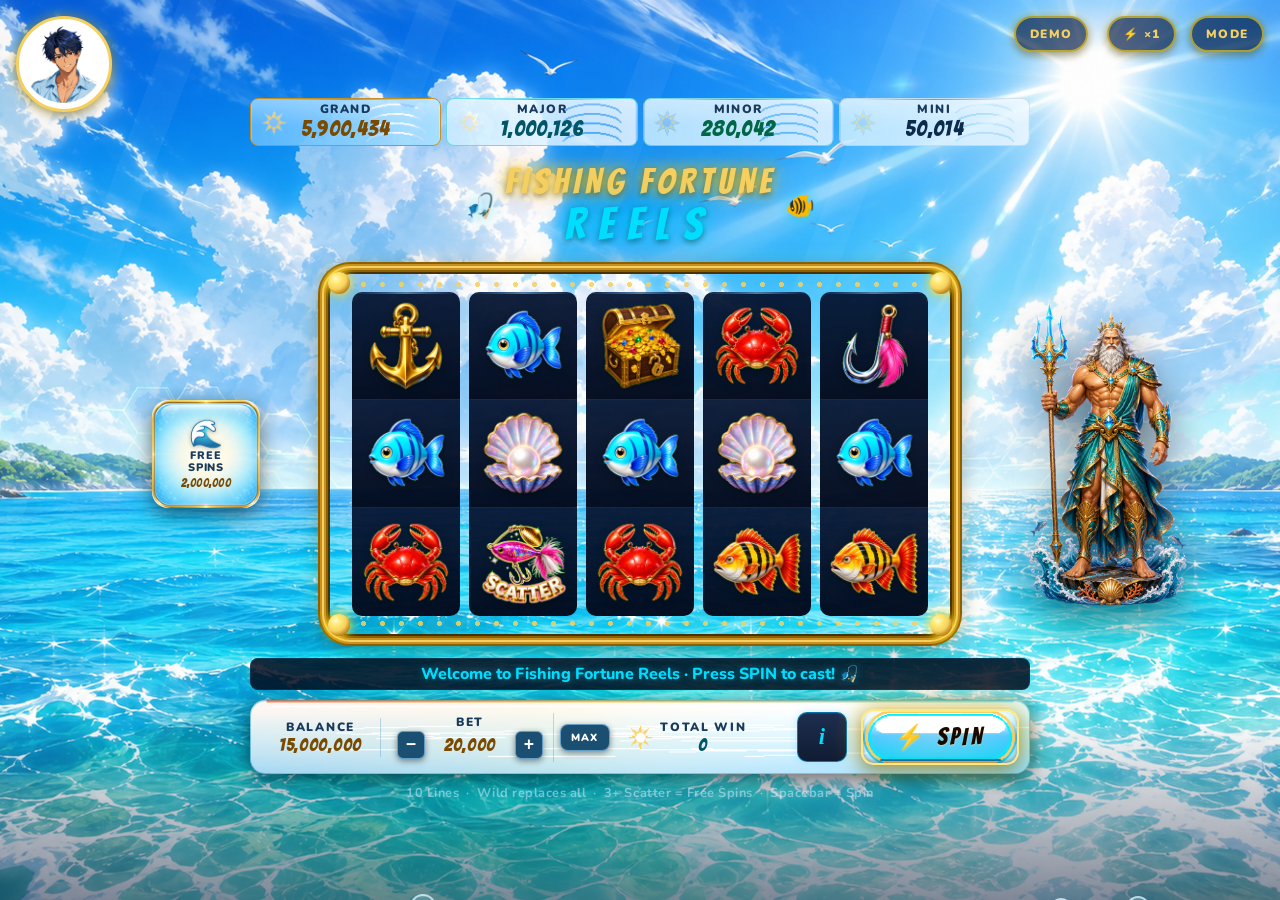
==== index.html @ 732a45bb "Add Buy Free Spins feature, Free Spins button art, banner/button polish, auto-play through Free Spin" ====
<!DOCTYPE html>
<html lang="en">
<head>
  <meta charset="UTF-8"/>
  <meta name="viewport" content="width=device-width, initial-scale=1.0"/>
  <title>Fishing Fortune Reels</title>
  <link rel="stylesheet" href="style.css"/>
</head>
<body>

<!-- SVG filter: vertical motion blur used on spinning reels -->
<svg style="display:none;position:absolute" xmlns="http://www.w3.org/2000/svg">
  <defs>
    <filter id="vertBlur" x="0%" y="-30%" width="100%" height="160%">
      <feGaussianBlur stdDeviation="0 6"/>
    </filter>
  </defs>
</svg>

<!-- ░░░ OCEAN BACKGROUND ░░░ -->
<div id="ocean-bg"></div>

<!-- ░░░ AMBIENT BUBBLES ░░░ -->
<div id="bubble-layer" aria-hidden="true">
  <span style="width:18px;height:18px;left:7%;bottom:-20px;animation-duration:14s;animation-delay:0s"></span>
  <span style="width:10px;height:10px;left:18%;bottom:-20px;animation-duration:11s;animation-delay:2s"></span>
  <span style="width:26px;height:26px;left:32%;bottom:-20px;animation-duration:18s;animation-delay:5s"></span>
  <span style="width:14px;height:14px;left:48%;bottom:-20px;animation-duration:13s;animation-delay:1s"></span>
  <span style="width:20px;height:20px;left:62%;bottom:-20px;animation-duration:16s;animation-delay:7s"></span>
  <span style="width:10px;height:10px;left:75%;bottom:-20px;animation-duration:10s;animation-delay:3s"></span>
  <span style="width:24px;height:24px;left:88%;bottom:-20px;animation-duration:20s;animation-delay:9s"></span>
  <span style="width:16px;height:16px;left:25%;bottom:-20px;animation-duration:15s;animation-delay:4s"></span>
  <span style="width:12px;height:12px;left:55%;bottom:-20px;animation-duration:12s;animation-delay:6s"></span>
  <span style="width:22px;height:22px;left:82%;bottom:-20px;animation-duration:17s;animation-delay:11s"></span>
  <span style="width:14px;height:14px;left:41%;bottom:-20px;animation-duration:19s;animation-delay:8s"></span>
  <span style="width:18px;height:18px;left:68%;bottom:-20px;animation-duration:13s;animation-delay:13s"></span>
</div>

<!-- ░░░ DEMO/REAL MODE TOGGLE (fixed top-right, left of SPEED) ░░░ -->
<button id="demo-toggle-btn" title="Toggle demo mode (guaranteed early wins) vs real RNG" aria-label="Toggle demo or real spin mode">DEMO</button>

<!-- ░░░ SPEED TOGGLE (fixed top-right, left of MODE) ░░░ -->
<button id="speed-toggle-btn" title="Change spin speed" aria-label="Change spin speed">⚡ ×1</button>

<!-- ░░░ FRAME TOGGLE (fixed top-right, desktop only) ░░░ -->
<button id="frame-toggle-btn" title="Toggle frame style" aria-label="Toggle frame style">MODE</button>

<!-- ░░░ MOBILE MENU BUTTON (fixed top-right, mobile only) ░░░ -->
<button id="mobile-menu-btn" aria-label="Open game menu">☰</button>

<!-- ░░░ PROFILE PIC WIDGET (fixed top-left, floats over game) ░░░ -->
<div id="profile-widget">
  <button id="profile-btn" aria-label="Choose profile picture">
    <img id="profile-img" src="assets/profile_1.png" alt="Profile" draggable="false">
  </button>
  <div id="profile-picker" aria-label="Choose avatar" role="dialog">
    <div id="picker-title">Choose Avatar</div>
    <div id="picker-grid">
      <button class="picker-opt" data-src="assets/profile_1.png" aria-label="Avatar 1"><img src="assets/profile_1.png" draggable="false"></button>
      <button class="picker-opt" data-src="assets/profile_2.png" aria-label="Avatar 2"><img src="assets/profile_2.png" draggable="false"></button>
      <button class="picker-opt" data-src="assets/profile_3.png" aria-label="Avatar 3"><img src="assets/profile_3.png" draggable="false"></button>
      <button class="picker-opt" data-src="assets/profile_4.png" aria-label="Avatar 4"><img src="assets/profile_4.png" draggable="false"></button>
      <button class="picker-opt" data-src="assets/profile_5.png" aria-label="Avatar 4"><img src="assets/profile_5.png" draggable="false"></button>
      <button class="picker-opt" data-src="assets/profile_6.png" aria-label="Avatar 5"><img src="assets/profile_6.png" draggable="false"></button>
    </div>
  </div>
</div>

<!-- ░░░ POSEIDON MASCOT (floats beside the reel board on wide screens) ░░░ -->
<div id="poseidon-wrap" aria-hidden="true">
  <img id="poseidon-mascot" src="assets/poseidon_mascot.png" alt="">
</div>

<!-- ░░░ BUY FREE SPINS — desktop floating button (left of the reel board) ░░░ -->
<button id="buy-fs-btn-desktop" title="Buy Free Spins" aria-label="Buy Free Spins">
  <span class="buy-fs-icon">🌊</span>
  <span class="buy-fs-label">FREE<br>SPINS</span>
  <span class="buy-fs-cost">0</span>
</button>

<!-- ░░░ MAIN APP ░░░ -->
<div id="app">

  <!-- ── JACKPOT TICKERS ── -->
  <div id="jackpot-bar">

    <div class="jp-panel grand">
      <span class="jp-label">GRAND</span>
      <span class="jp-value" id="jp-grand">5,900,000</span>
    </div>
    <div class="jp-panel major">
      <span class="jp-label">MAJOR</span>
      <span class="jp-value" id="jp-major">1,000,000</span>
    </div>
    <div class="jp-panel minor">
      <span class="jp-label">MINOR</span>
      <span class="jp-value" id="jp-minor">280,000</span>
    </div>
    <div class="jp-panel mini">
      <span class="jp-label">MINI</span>
      <span class="jp-value" id="jp-mini">50,000</span>
    </div>
  </div>

  <!-- ── GAME TITLE ── -->
  <div id="game-title">
    <span class="title-fish">🎣</span>
    <div id="title-words">
      <span class="title-line1">FISHING FORTUNE</span>
      <span class="title-line2">REELS</span>
    </div>
    <span class="title-fish">🐠</span>
  </div>

  <!-- ── GAME BOARD (reel frame, particle parent) ── -->
  <main id="game-board">
    <!-- Four corner gems -->
    <div id="board-corners">
      <span class="corner tl"></span>
      <span class="corner tr"></span>
      <span class="corner bl"></span>
      <span class="corner br"></span>
    </div>

    <!-- 5 × 3 reel grid — built by game.js -->
    <div id="reel-grid"></div>

  </main>

  <!-- ── STATUS BAR ── -->
  <div id="status-bar">
    <p id="status-text">Welcome to Fishing Fortune Reels · Press SPIN to cast! 🎣</p>
  </div>

  <!-- ── FREE SPINS INDICATOR (shown when active) ── -->
  <!-- free_spins_banner.png is used as background-image via CSS -->
  <div id="free-spins-row" style="display:none">
    <span class="fs-label">🌊 FREE SPINS</span>
    <span id="free-spins-value" class="fs-count">0</span>
    <span class="fs-label">remaining</span>
  </div>

  <!-- Legacy hidden element — game.js syncs this via updateBetDisplay() -->
  <span id="bet-value" style="display:none">20000</span>

  <!-- ── BOTTOM CONTROL BAR ── -->
  <div id="bottom-bar">

    <!-- Balance -->
    <div class="bar-cell" id="balance-cell">
      <div class="bc-label">BALANCE</div>
      <div class="bc-value gold" id="balance-value">15,000,000</div>
    </div>

    <!-- Bet controls -->
    <div class="bar-cell" id="bet-cell">
      <div class="bc-label">BET</div>
      <div class="bet-row">
        <button id="bet-minus" class="bet-arrow" aria-label="Decrease bet">−</button>
        <span id="bet-value-ctrl" class="bc-value gold">20,000</span>
        <button id="bet-plus" class="bet-arrow" aria-label="Increase bet">+</button>
      </div>
    </div>

    <!-- Max bet -->
    <button id="max-bet-btn" class="max-btn" aria-label="Max bet">MAX</button>

    <!-- Win display (accumulated session total) -->
    <div class="bar-cell center-cell" id="win-cell">
      <div class="bc-label">TOTAL WIN</div>
      <div class="bc-value teal" id="win-value">0</div>
    </div>

    <!-- Paytable -->
    <button id="paytable-btn" class="icon-btn" aria-label="Paytable"><i>i</i></button>

    <!-- Row break (mobile only — forces bet/spin onto second row) -->
    <span class="bb-break" aria-hidden="true"></span>

    <!-- SPIN -->
    <button id="spin-btn">⚡ SPIN</button>

  </div>

  <!-- ── PAYLINE HINT ── -->
  <div id="payline-hint">10 Lines &nbsp;·&nbsp; Wild replaces all &nbsp;·&nbsp; 3+ Scatter = Free Spins &nbsp;·&nbsp; Spacebar = Spin</div>

</div><!-- /#app -->

<!-- ░░░ WIN CELEBRATION OVERLAY ░░░ -->
<div id="win-overlay" role="dialog" aria-modal="true" aria-label="Win Celebration">
  <!-- Particle layer -->
  <div id="win-particles"></div>
  <!-- Central panel -->
  <div id="win-overlay-panel">
    <div id="win-tier-label">BIG WIN</div>
    <div id="win-overlay-amount">0</div>
    <button id="win-overlay-close">COLLECT</button>
  </div>
</div>

<!-- ░░░ MOBILE DRAWER BACKDROP ░░░ -->
<div id="mobile-drawer-backdrop"></div>

<!-- ░░░ MOBILE DRAWER (slides up from bottom on small screens) ░░░ -->
<div id="mobile-drawer" role="dialog" aria-label="Game info">
  <button id="mobile-drawer-close" aria-label="Close menu">✕</button>
  <div id="mobile-drawer-title">JACKPOTS &amp; INFO</div>

  <!-- Mini jackpot grid -->
  <div id="mobile-jp-grid">
    <div class="mjp-row mjp-grand">
      <span class="mjp-label">GRAND</span>
      <span class="mjp-val" id="mjp-grand">5,900,000</span>
    </div>
    <div class="mjp-row mjp-major">
      <span class="mjp-label">MAJOR</span>
      <span class="mjp-val" id="mjp-major">1,000,000</span>
    </div>
    <div class="mjp-row mjp-minor">
      <span class="mjp-label">MINOR</span>
      <span class="mjp-val" id="mjp-minor">280,000</span>
    </div>
    <div class="mjp-row mjp-mini">
      <span class="mjp-label">MINI</span>
      <span class="mjp-val" id="mjp-mini">50,000</span>
    </div>
  </div>

  <!-- Frame mode toggle (mirrors the desktop MODE button) -->
  <button id="mobile-frame-toggle">⬡ MODE: GOLD FRAME</button>

  <!-- Speed toggle (mirrors the desktop ⚡ button) -->
  <button id="mobile-speed-toggle">⚡ SPEED: ×1</button>

  <!-- Demo/Real toggle (mirrors the desktop DEMO/REAL button) -->
  <button id="mobile-demo-toggle">🎲 SPINS: DEMO</button>

  <!-- Buy Free Spins (mirrors the desktop floating button) -->
  <button id="buy-fs-btn-mobile">🌊 BUY 10 FREE SPINS — <span class="buy-fs-cost">0</span></button>

  <!-- Payline hint -->
  <p id="mobile-payline-hint">10 Lines &nbsp;·&nbsp; Wild replaces all &nbsp;·&nbsp; 3+ Scatter = Free Spins &nbsp;·&nbsp; Spacebar = Spin</p>
</div>

<!-- ░░░ BUY FREE SPINS — confirmation popup ░░░ -->
<div id="buy-fs-modal" role="dialog" aria-modal="true" aria-label="Buy Free Spins">
  <div id="buy-fs-panel">
    <div id="buy-fs-title">🌊 BUY FREE SPINS</div>
    <p id="buy-fs-desc">Instantly trigger <b>10 Free Spins</b> with a 2× win multiplier — no need to land Scatters.</p>
    <div id="buy-fs-price-row">
      <span id="buy-fs-price-label">COST</span>
      <span id="buy-fs-price-value"><span id="buy-fs-cost">0</span> coins</span>
    </div>
    <div id="buy-fs-actions">
      <button id="buy-fs-cancel">CANCEL</button>
      <button id="buy-fs-confirm">CONFIRM</button>
    </div>
  </div>
</div>

<!-- ░░░ PAYTABLE MODAL ░░░ -->
<div id="paytable-modal" role="dialog" aria-modal="true" aria-label="Paytable">
  <div id="paytable-content">
    <div id="paytable-header">
      <h2>PAYTABLE</h2>
      <button id="paytable-close" aria-label="Close">✕</button>
    </div>
    <p class="pt-note">Payouts are multipliers of total bet &nbsp;·&nbsp; Wild substitutes all regular symbols &nbsp;·&nbsp; Scatter pays anywhere</p>
    <div id="paytable-scroll">
      <table id="paytable-table">
        <thead>
          <tr><th>Symbol</th><th>Name</th><th>Payouts</th></tr>
        </thead>
        <tbody id="paytable-body"></tbody>
      </table>
      <div id="payline-diagrams">
        <h3>PAYLINES</h3>
        <div id="pl-grid">
          <p>1 · Middle row &nbsp; 2 · Top row &nbsp; 3 · Bottom row</p>
          <p>4 · V shape &nbsp; 5 · Inverted V</p>
          <p>6 · Top-Top-Mid-Top-Top &nbsp; 7 · Bot-Bot-Mid-Bot-Bot</p>
          <p>8 · Top-Top-Mid-Bot-Bot &nbsp; 9 · Bot-Bot-Mid-Top-Top</p>
          <p>10 · Mid-Top-Mid-Bot-Mid</p>
        </div>
      </div>
    </div>
  </div>
</div>

<script src="game.js"></script>
<script>
  // ── Jackpot ticker — slowly growing values (syncs desktop bar + mobile drawer) ──
  (function () {
    const tickers = [
      { id: 'jp-grand', mobileId: 'mjp-grand', val: 5900000,  rate: 31  },
      { id: 'jp-major', mobileId: 'mjp-major', val: 1000000,  rate: 9   },
      { id: 'jp-minor', mobileId: 'mjp-minor', val: 280000,   rate: 3   },
      { id: 'jp-mini',  mobileId: 'mjp-mini',  val: 50000,    rate: 1   },
    ];
    tickers.forEach(t => {
      const el       = document.getElementById(t.id);
      const mobileEl = document.getElementById(t.mobileId);
      setInterval(() => {
        t.val += t.rate;
        const str = t.val.toLocaleString();
        if (el)       el.textContent       = str;
        if (mobileEl) mobileEl.textContent = str;
      }, 120);
    });
  })();
</script>

<script>
  // ── Profile pic picker ──
  (function () {
    const btn     = document.getElementById('profile-btn');
    const img     = document.getElementById('profile-img');
    const picker  = document.getElementById('profile-picker');
    const opts    = document.querySelectorAll('.picker-opt');

    btn.addEventListener('click', e => {
      e.stopPropagation();
      picker.classList.toggle('open');
    });
    opts.forEach(opt => {
      opt.addEventListener('click', () => {
        img.src = opt.dataset.src;
        // Highlight selected
        opts.forEach(o => o.classList.remove('selected'));
        opt.classList.add('selected');
        picker.classList.remove('open');
      });
    });
    // Close when clicking outside
    document.addEventListener('click', e => {
      if (!document.getElementById('profile-widget').contains(e.target)) {
        picker.classList.remove('open');
      }
    });
  })();

  // ── Poseidon mascot — pinned beside the reel board, only where there's room ──
  (function () {
    const wrap  = document.getElementById('poseidon-wrap');
    const board = document.getElementById('game-board');
    if (!wrap || !board) return;

    const GAP = 70; // gap between the board's gold frame and the mascot

    function place() {
      const rect       = board.getBoundingClientRect();
      const wrapWidth  = wrap.offsetWidth;
      const spaceRight = window.innerWidth - rect.right;

      // Not enough room beside the board (tablet/mobile) — hide it
      if (spaceRight < wrapWidth + GAP + 20) {
        wrap.style.display = 'none';
        return;
      }
      wrap.style.display   = 'block';
      wrap.style.left      = (rect.right + GAP) + 'px';
      wrap.style.top       = (rect.top + rect.height / 2) + 'px';
      wrap.style.transform = 'translateY(-50%)';
    }

    window.addEventListener('resize', place);
    window.addEventListener('load', place);
    place();
    // Re-check periodically in case the board size changes (e.g. free spins banner)
    setInterval(place, 500);
  })();

  // ── Buy Free Spins button — pinned to the LEFT of the reel board, mirrors Poseidon ──
  (function () {
    const btn   = document.getElementById('buy-fs-btn-desktop');
    const board = document.getElementById('game-board');
    if (!btn || !board) return;

    const GAP = 70; // matches the gap used on the mascot's side for visual balance

    function place() {
      const rect      = board.getBoundingClientRect();
      const btnWidth  = btn.offsetWidth;
      const spaceLeft = rect.left;

      // Not enough room beside the board (tablet/mobile) — hide it;
      // the drawer button covers this case instead.
      if (spaceLeft < btnWidth + GAP + 20) {
        btn.style.display = 'none';
        return;
      }
      btn.style.display   = 'flex';
      btn.style.left      = (rect.left - GAP - btnWidth) + 'px';
      btn.style.top       = (rect.top + rect.height / 2) + 'px';
      btn.style.transform = 'translateY(-50%)';
    }

    window.addEventListener('resize', place);
    window.addEventListener('load', place);
    place();
    setInterval(place, 500);
  })();

  // ── Win overlay close button — delegates to game.js hideWinOverlay ──
  (function () {
    const closeBtn = document.getElementById('win-overlay-close');
    const overlay  = document.getElementById('win-overlay');
    if (closeBtn) closeBtn.addEventListener('click', () => hideWinOverlay());
    if (overlay)  overlay.addEventListener('click', e => { if (e.target === overlay) hideWinOverlay(); });
  })();

  // ── Frame style toggle ──
  (function () {
    const btn   = document.getElementById('frame-toggle-btn');
    const board = document.getElementById('game-board');
    if (!btn || !board) return;
    btn.addEventListener('click', () => {
      const off = board.classList.toggle('frame-off');
      btn.title = off ? 'Switch to gold frame' : 'Switch to transparent';
      // Sync label in mobile drawer
      const mobileToggle = document.getElementById('mobile-frame-toggle');
      if (mobileToggle) mobileToggle.textContent = off ? '⬡ MODE: TRANSPARENT' : '⬡ MODE: GOLD FRAME';
    });
  })();

  // ── Demo/Real mode toggle — flips CONFIG.demoMode (syncs desktop + mobile) ──
  (function () {
    const desktopBtn = document.getElementById('demo-toggle-btn');
    const mobileBtn  = document.getElementById('mobile-demo-toggle');

    function render() {
      // CONFIG is defined in game.js, loaded before this script
      const isDemo = typeof CONFIG !== 'undefined' ? CONFIG.demoMode : true;
      if (desktopBtn) {
        desktopBtn.textContent = isDemo ? 'DEMO' : 'REAL';
        desktopBtn.title = isDemo
          ? 'Demo mode: early spins are boosted/guaranteed — click for real RNG'
          : 'Real mode: pure weighted RNG — click for demo mode';
      }
      if (mobileBtn) {
        mobileBtn.textContent = isDemo ? '🎲 SPINS: DEMO' : '🎲 SPINS: REAL';
      }
    }

    function toggle() {
      if (typeof CONFIG === 'undefined') return;
      if (typeof state !== 'undefined' && state.spinning) return; // ignore mid-spin
      CONFIG.demoMode = !CONFIG.demoMode;
      render();
      // Neither mode's progress should carry into the other — fresh session each time
      if (typeof resetSession === 'function') resetSession();
    }

    if (desktopBtn) desktopBtn.addEventListener('click', toggle);
    if (mobileBtn)  mobileBtn.addEventListener('click', toggle);
    render();
  })();

  // ── Mobile drawer ──
  (function () {
    const menuBtn   = document.getElementById('mobile-menu-btn');
    const drawer    = document.getElementById('mobile-drawer');
    const backdrop  = document.getElementById('mobile-drawer-backdrop');
    const closeBtn  = document.getElementById('mobile-drawer-close');
    const mobileToggle = document.getElementById('mobile-frame-toggle');
    const board     = document.getElementById('game-board');
    const desktopBtn = document.getElementById('frame-toggle-btn');

    function openDrawer()  {
      drawer.classList.add('open');
      backdrop.classList.add('open');
      document.body.classList.add('drawer-open');
    }
    function closeDrawer() {
      drawer.classList.remove('open');
      backdrop.classList.remove('open');
      document.body.classList.remove('drawer-open');
    }

    if (menuBtn)  menuBtn.addEventListener('click', openDrawer);
    if (closeBtn) closeBtn.addEventListener('click', closeDrawer);
    if (backdrop) backdrop.addEventListener('click', closeDrawer);

    // Mobile frame toggle mirrors desktop button
    if (mobileToggle && board) {
      mobileToggle.addEventListener('click', () => {
        const off = board.classList.toggle('frame-off');
        mobileToggle.textContent = off ? '⬡ MODE: TRANSPARENT' : '⬡ MODE: GOLD FRAME';
        if (desktopBtn) desktopBtn.title = off ? 'Switch to gold frame' : 'Switch to transparent';
      });
    }

    // Mobile speed toggle — cycles ×1 → ×2 → ×4
    const mobileSpeedBtn  = document.getElementById('mobile-speed-toggle');
    const desktopSpeedBtn = document.getElementById('speed-toggle-btn');
    const speedLabels = ['×1', '×2', '×4'];
    let speedIdx = 0;
    if (mobileSpeedBtn) {
      mobileSpeedBtn.addEventListener('click', () => {
        speedIdx = (speedIdx + 1) % speedLabels.length;
        const label = speedLabels[speedIdx];
        mobileSpeedBtn.textContent  = `⚡ SPEED: ${label}`;
        if (desktopSpeedBtn) desktopSpeedBtn.textContent = `⚡ ${label}`;
        // Sync into game.js state if available
        if (typeof state !== 'undefined') state.speedIndex = speedIdx;
      });
    }
  })();
</script>

</body>
</html>
---- style.css ----
/* ═══════════════════════════════════════════════════════════════════
   Fishing Fortune Reels — style.css
   ═══════════════════════════════════════════════════════════════════ */

/* Google Fonts — Bangers (display/numbers) + Nunito (labels/UI) */
@import url('https://fonts.googleapis.com/css2?family=Bangers&family=Nunito:wght@700;800;900&display=swap');

*, *::before, *::after { box-sizing: border-box; margin: 0; padding: 0; }

/* Remove focus outlines on all interactive/clickable game elements */
#game-board, #spin-btn, #bet-minus, #bet-plus, #max-bet-btn,
#paytable-btn, #frame-toggle-btn, #speed-toggle-btn,
#profile-btn, #mobile-menu-btn, #win-overlay-close,
#mobile-frame-toggle, #mobile-speed-toggle {
  outline: none;
}

:root {
  /* Ocean palette — deep navy-to-royal */
  --ocean-sky    : #103880;
  --ocean-mid    : #082060;
  --ocean-deep   : #040e28;

  /* Gold metallic spectrum */
  --gold-bright  : #ffe880;
  --gold         : #f5d060;
  --gold-mid     : #c89020;
  --gold-dk      : #8b6000;
  --gold-xdk     : #4a3200;

  /* Accent colours */
  --neon-cyan    : #00ddff;
  --neon-teal    : #00ffcc;
  --amber        : #ff9530;
  --scatter-pink : #ff44ee;
  --white-soft   : #d8f0ff;

  /* UI surfaces */
  --cell-bg      : #020c22;
  --bar-bg       : #050f1e;
  --text-main    : #c8e8ff;
  --text-dim     : rgba(140,200,230,0.6);

  --cell-size    : clamp(76px, 11.5vw, 108px);
  --radius       : 14px;
}

/* ─── Base ──────────────────────────────────────────────────────────── */
html, body {
  width: 100%; height: 100%;
  overflow: hidden;
  font-family: 'Nunito', 'Segoe UI', system-ui, sans-serif;
  background: #5baae0;
  color: var(--text-main);
  user-select: none;
  -webkit-font-smoothing: antialiased;
}

/* ─── Ocean Background ─────────────────────────────────────────────── */
#ocean-bg {
  position: fixed; inset: 0; z-index: 0;
  /* Uses Codex-generated background when present; CSS gradient is the fallback */
  background-image: url('assets/background_ocean.png');
  background-size: cover;
  background-position: center top;
  background-repeat: no-repeat;
  /* Gradient fallback (also shows underneath semi-transparent image) */
  background-color: #0e3270;
  overflow: hidden;
}

/* Animated sunlight shafts — continuous rightward scroll */
#ocean-bg::before {
  content: '';
  position: absolute; top: -20%; left: -10%; right: -10%; bottom: -10%;
  background: repeating-linear-gradient(
    107deg,
    transparent 0px,
    transparent 90px,
    rgba(255,255,255,0.06) 90px,
    rgba(255,255,255,0.06) 125px,
    transparent 125px,
    transparent 230px
  );
  opacity: 0.75;
  animation: shafts 10s linear infinite;
  transform: skewX(-4deg);
}
@keyframes shafts {
  from { background-position: 0 0; }
  to   { background-position: 230px 0; }
}

/* Bottom vignette — keeps UI readable over the bright background */
#ocean-bg::after {
  content: '';
  position: absolute; bottom: 0; left: 0; right: 0;
  height: 180px;
  background: linear-gradient(0deg, rgba(5,20,50,0.5) 0%, transparent 100%);
}

/* Ocean shimmer — a second layer with slow cross-fade for depth */
#ocean-bg {
  animation: oceanBreath 6s ease-in-out infinite alternate;
}
@keyframes oceanBreath {
  from { filter: brightness(0.92) saturate(1.0); }
  to   { filter: brightness(1.06) saturate(1.08); }
}

/* ─── Ambient Bubbles ──────────────────────────────────────────────── */
#bubble-layer {
  position: fixed; inset: 0; z-index: 1;
  pointer-events: none; overflow: hidden;
}
#bubble-layer span {
  position: absolute;
  border-radius: 50%;
  border: 2px solid rgba(220,245,255,0.75);
  background: rgba(200,235,255,0.22);
  animation: floatUp linear infinite;
}
@keyframes floatUp {
  0%   { transform: translateY(0) translateX(0);   opacity: 0;    }
  8%   { opacity: 0.55; }
  88%  { opacity: 0.30; }
  100% { transform: translateY(-112vh) translateX(12px); opacity: 0; }
}

/* ─── App Shell ────────────────────────────────────────────────────── */
#app {
  position: relative; z-index: 2;
  display: flex; flex-direction: column; align-items: center;
  justify-content: center;          /* vertically centres the whole game */
  width: 100%; min-height: 100dvh;
  padding: 20px 10px;
  gap: 10px;
}

/* ─── Jackpot Tickers ──────────────────────────────────────────────── */
#jackpot-bar {
  display: flex; gap: 5px;
  width: 100%; max-width: 780px;
}

.jp-panel {
  flex: 1;
  display: flex; flex-direction: column; align-items: center;
  padding: 4px 6px;
  border-radius: 8px;
  position: relative; overflow: hidden;
  background: linear-gradient(180deg, rgba(20,10,0,0.92) 0%, rgba(8,4,0,0.96) 100%);
  border: 1px solid var(--gold-dk);
}
/* Top shine on each panel */
.jp-panel::before {
  content: '';
  position: absolute; top: 0; left: 10%; right: 10%; height: 1px;
  background: linear-gradient(90deg, transparent, var(--gold-mid), transparent);
}

.jp-panel.grand { border-color: var(--gold-mid); }
.jp-panel.major { border-color: rgba(0,200,220,0.5); }
.jp-panel.minor { border-color: rgba(0,180,180,0.4); }
.jp-panel.mini  { border-color: rgba(160,180,200,0.35); }

.jp-label {
  font-size: clamp(0.6rem, 1.4vw, 0.75rem);
  font-weight: 900;
  font-family: 'Nunito', sans-serif;
  text-transform: uppercase; letter-spacing: 0.12em;
  line-height: 1;
}

.jp-value {
  font-size: clamp(1rem, 2.6vw, 1.4rem);
  font-family: 'Bangers', cursive;
  letter-spacing: 0.06em;
  line-height: 1.2;
}

/* ─── Game Title ───────────────────────────────────────────────────── */
#game-title {
  display: flex; align-items: center; justify-content: center; gap: 10px;
  margin-top: 8px; margin-bottom: 2px;
}
.title-fish {
  font-size: 1.5em;
  filter: drop-shadow(0 0 8px rgba(0,200,255,0.75));
}
#title-words {
  display: flex; flex-direction: column; align-items: center;
  line-height: 1.05;
}
.title-line1 {
  font-size: clamp(1.4rem, 3.8vw, 2.2rem);
  font-family: 'Bangers', cursive;
  font-weight: 400; letter-spacing: 0.14em;
  text-transform: uppercase;
  color: var(--gold);
  text-shadow:
    0 0 14px rgba(255,210,0,0.9),
    0 0 30px rgba(255,160,0,0.5),
    0 2px 6px rgba(0,0,0,0.6);
}
.title-line2 {
  font-size: clamp(1.7rem, 4.5vw, 2.8rem);
  font-family: 'Bangers', cursive;
  font-weight: 400; letter-spacing: 0.3em;
  text-transform: uppercase;
  color: var(--neon-cyan);
  text-shadow:
    0 0 16px rgba(0,220,255,0.9),
    0 0 32px rgba(0,180,255,0.5),
    0 2px 6px rgba(0,0,0,0.6);
}

/* ─── Game Board (reel frame) ──────────────────────────────────────── */
#game-board {
  position: relative;
  padding: 18px 22px;
  border-radius: 20px;
  width: fit-content;
  margin-top: 14px;
  margin-bottom: 14px;

  /* Transparent interior — ocean background shows through */
  background: transparent;

  /* 5-layer gold metallic frame via spread box-shadows */
  box-shadow:
    0 0 0 2px  var(--gold-xdk),
    0 0 0 4px  var(--gold-dk),
    0 0 0 6px  var(--gold-mid),
    0 0 0 8px  var(--gold),
    0 0 0 10px var(--gold-mid),
    0 0 0 12px var(--gold-dk),
    0 0 30px rgba(200,150,0,0.30),
    0 8px 28px rgba(0,0,0,0.55);
}

/* Pearl dots — top edge */
#game-board::before {
  content: '';
  position: absolute;
  top: 7px; left: 24px; right: 24px;
  height: 7px; pointer-events: none;
  background-image: radial-gradient(circle at center, var(--gold) 2.8px, transparent 2.8px);
  background-size: 19px 7px;
  background-repeat: repeat-x;
  background-position: 0 center;
  opacity: 0.85;
}

/* Pearl dots — bottom edge */
#game-board::after {
  content: '';
  position: absolute;
  bottom: 7px; left: 24px; right: 24px;
  height: 7px; pointer-events: none;
  background-image: radial-gradient(circle at center, var(--gold) 2.8px, transparent 2.8px);
  background-size: 19px 7px;
  background-repeat: repeat-x;
  background-position: 0 center;
  opacity: 0.85;
}

/* Corner gems */
#board-corners { position: absolute; inset: 0; pointer-events: none; }
.corner {
  position: absolute;
  width: 22px; height: 22px; border-radius: 50%;
  background: radial-gradient(circle at 35% 30%,
    #fffacc 0%, #ffe870 25%, var(--gold) 50%, var(--gold-mid) 70%, var(--gold-dk) 100%);
  box-shadow: 0 0 14px rgba(255,220,0,0.85), 0 0 6px rgba(255,240,120,0.5);
  z-index: 10;
}
.corner.tl { top: -2px;  left: -2px;  }
.corner.tr { top: -2px;  right: -2px; }
.corner.bl { bottom: -2px; left: -2px; }
.corner.br { bottom: -2px; right: -2px; }

/* ─── Poseidon Mascot ──────────────────────────────────────────────── */
/* Positioned via JS (game placed relative to #game-board's live rect); */
/* display:none by default until JS confirms there's room beside the board. */
#poseidon-wrap {
  position: fixed;
  display: none;
  z-index: 1;                       /* above ocean bg, below #app content */
  width: clamp(150px, 14vw, 220px);
  pointer-events: none;
}
#poseidon-mascot {
  display: block;
  width: 100%;
  height: auto;
  filter: drop-shadow(0 16px 20px rgba(0,0,0,0.45));
  animation: poseidonFloat 2s ease-in-out infinite alternate;
}
@keyframes poseidonFloat {
  from { transform: translateY(-10px); }
  to   { transform: translateY(10px); }
}

/* ─── Buy Free Spins — desktop floating button ─────────────────────── */
/* Positioned via JS (mirrors #poseidon-wrap, but pinned to the board's left) */
#buy-fs-btn-desktop {
  position: fixed;
  display: none;               /* JS shows it when there's room */
  z-index: 5;
  width: 108px; height: 108px;
  flex-direction: column; align-items: center; justify-content: center;
  gap: 2px;
  border-radius: 16px;
  border: none;
  background-image: url('assets/buy_fs_button_bg.png');
  background-size: cover; background-position: center;
  box-shadow: 0 6px 20px rgba(0,0,0,0.55);
  cursor: pointer;
  transition: transform 0.15s, box-shadow 0.15s;
}
#buy-fs-btn-desktop:hover:not(:disabled) {
  transform: translateY(-50%) scale(1.05);
  box-shadow: 0 0 22px rgba(255,255,255,0.5), 0 6px 22px rgba(0,0,0,0.5);
}
#buy-fs-btn-desktop:disabled { opacity: 0.42; cursor: not-allowed; }
#buy-fs-btn-desktop .buy-fs-icon { font-size: 1.7rem; line-height: 1; filter: drop-shadow(0 1px 2px rgba(0,0,0,0.25)); }
#buy-fs-btn-desktop .buy-fs-label {
  font-family: 'Nunito', sans-serif; font-weight: 900;
  font-size: 0.68rem; letter-spacing: 0.08em; line-height: 1.15;
  color: #1a3a5c; text-align: center;
}
#buy-fs-btn-desktop .buy-fs-cost {
  font-family: 'Bangers', cursive;
  font-size: 0.72rem; letter-spacing: 0.04em;
  color: #7a4a00;
}

/* Hide desktop toggle row + buy button while the buy-confirm popup is open */
body.buyfs-open #profile-widget,
body.buyfs-open #frame-toggle-btn,
body.buyfs-open #speed-toggle-btn,
body.buyfs-open #demo-toggle-btn,
body.buyfs-open #mobile-menu-btn { display: none; }

/* ─── Buy Free Spins — confirmation popup ──────────────────────────── */
#buy-fs-modal {
  display: none; position: fixed; inset: 0; z-index: 310;
  background: rgba(0,15,35,0.88);
  align-items: center; justify-content: center;
  padding: 16px; backdrop-filter: blur(5px);
}
#buy-fs-modal.open { display: flex; }
#buy-fs-panel {
  width: 100%; max-width: 360px;
  background-image: url('assets/buy_fs_popup_bg.png');
  background-size: 100% 100%;
  border: none;
  border-radius: 18px;
  padding: 56px 46px 42px;
  display: flex; flex-direction: column; justify-content: center;
  text-align: center;
  box-shadow: 0 8px 40px rgba(0,0,0,0.6);
  animation: panelPop 0.35s cubic-bezier(0.34, 1.56, 0.64, 1) forwards;
}
#buy-fs-title {
  font-family: 'Bangers', cursive;
  font-size: 1.5rem; letter-spacing: 0.1em;
  color: #7a4a00;
  margin-bottom: 14px;
}
#buy-fs-desc {
  font-family: 'Nunito', sans-serif;
  font-size: 0.85rem; line-height: 1.5;
  color: #1a3a5c;
  margin-bottom: 22px;
}
#buy-fs-desc b { color: #7a4a00; }

/* "Ticket" style cost box — cream/gold, matches the bright popup art instead
   of a flat dark box */
#buy-fs-price-row {
  display: flex; align-items: center; justify-content: space-between;
  background: linear-gradient(180deg, #fffef6 0%, #fff2ce 100%);
  border: 2px solid var(--gold);
  border-radius: 12px;
  padding: 12px 18px;
  margin-bottom: 24px;
  box-shadow: 0 2px 8px rgba(120,80,0,0.18), inset 0 1px 0 rgba(255,255,255,0.9);
}
#buy-fs-price-label {
  font-family: 'Nunito', sans-serif; font-weight: 900;
  font-size: 0.72rem; letter-spacing: 0.12em;
  color: #a07830;
}
#buy-fs-price-value {
  font-family: 'Bangers', cursive;
  font-size: 1.25rem; color: #7a4a00;
}
#buy-fs-actions { display: flex; gap: 14px; }
#buy-fs-actions button {
  flex: 1;
  padding: 12px 0;
  border-radius: 12px;
  font-family: 'Nunito', sans-serif; font-weight: 900;
  font-size: 0.85rem; letter-spacing: 0.1em;
  cursor: pointer; transition: transform 0.12s, box-shadow 0.12s;
}
/* Glossy glass-blue pill — same bright, light-to-vivid language as the
   real SPIN button art, not a dark/heavy gradient */
#buy-fs-cancel {
  background: linear-gradient(180deg, #eef9ff 0%, #9fe0fb 20%, #4dc0f0 48%, #1f9ee0 75%, #1487c8 100%);
  border: 2px solid #ffffff;
  color: #013a5c;
  box-shadow:
    0 3px 10px rgba(0,80,130,0.3),
    inset 0 2px 2px rgba(255,255,255,0.85),
    inset 0 -3px 5px rgba(0,90,150,0.25);
}
#buy-fs-cancel:hover {
  background: linear-gradient(180deg, #ffffff 0%, #b6e8ff 20%, #63cdf5 48%, #2babe8 75%, #1a94d4 100%);
  box-shadow:
    0 4px 14px rgba(0,80,130,0.35),
    inset 0 2px 2px rgba(255,255,255,0.9),
    inset 0 -3px 5px rgba(0,90,150,0.25);
}
#buy-fs-confirm {
  position: relative; overflow: hidden;
  background: linear-gradient(180deg, var(--gold-bright) 0%, var(--gold) 35%, var(--gold-mid) 68%, var(--gold-dk) 100%);
  border: 2px solid var(--gold-bright);
  color: #1a0800;
  box-shadow: 0 0 18px rgba(255,200,0,0.5), 0 4px 12px rgba(0,0,0,0.3), inset 0 1px 0 rgba(255,255,255,0.6);
}
/* Shimmer sweep — same premium touch as the main SPIN button */
#buy-fs-confirm::before {
  content: '';
  position: absolute; top: 0; left: -130%; width: 55%; height: 100%;
  background: linear-gradient(90deg, transparent, rgba(255,255,200,0.55), transparent);
  animation: shimmer 2.8s ease-in-out infinite;
  pointer-events: none;
}
#buy-fs-confirm:hover { transform: translateY(-1px); box-shadow: 0 0 26px rgba(255,210,0,0.65), 0 4px 14px rgba(0,0,0,0.3); }
#buy-fs-confirm:active, #buy-fs-cancel:active { transform: scale(0.96); }

/* ─── Reel Grid ────────────────────────────────────────────────────── */
#reel-grid {
  position: relative; z-index: 3;
  display: flex;
  justify-content: center;
  width: fit-content;
  gap: clamp(4px, 0.8vw, 9px);
}

/* ─── Reel Column — overflow:hidden is CRITICAL for strip scroll ───── */
.reel-col {
  width:  var(--cell-size);
  height: calc(var(--cell-size) * 3);
  overflow: hidden;
  position: relative;
  border-radius: 10px;
  background: transparent;
  box-shadow: none;
}

/* Subtle top highlight on each reel (glass shelf effect) */
.reel-col::before {
  content: '';
  position: absolute; top: 0; left: 0; right: 0; height: 2px;
  background: linear-gradient(90deg,
    transparent 0%, rgba(100,180,255,0.35) 30%,
    rgba(150,210,255,0.5) 50%, rgba(100,180,255,0.35) 70%, transparent 100%);
  z-index: 5; pointer-events: none;
}

/* Motion blur class — applied during spin */
.reel-col.is-spinning .reel-strip {
  filter: url(#vertBlur);
}

/* ─── Reel Strip — JS drives translateY ──────────────────────────── */
.reel-strip {
  position: absolute;
  top: 0; left: 0;
  width: 100%;
  /* NO CSS transition — requestAnimationFrame owns all movement */
}

/* ─── Cell ──────────────────────────────────────────────────────────── */
.cell {
  width:  var(--cell-size);
  height: var(--cell-size);
  position: relative;
  display: flex; align-items: center; justify-content: center;
  background: linear-gradient(175deg, rgba(6,22,52,0.95), rgba(2,10,28,0.98));
  border-bottom: 1px solid rgba(0,80,150,0.28);
}
.cell:last-child { border-bottom: none; }

.cell img {
  width: 90%; height: 90%;
  object-fit: contain;
  pointer-events: none;
  display: block;
  image-rendering: auto;
  /* New sprites have built-in shadows — keep CSS shadow light */
  filter: drop-shadow(0 2px 4px rgba(0,0,0,0.35));
}

/* ── Win glow ── */
.cell.win-glow {
  animation: winPulse 0.65s ease-in-out infinite alternate;
}
@keyframes winPulse {
  from { box-shadow: 0 0 14px 4px rgba(255,185,0,0.75), inset 0 0 14px rgba(255,185,0,0.18); }
  to   { box-shadow: 0 0 32px 10px rgba(255,230,60,0.95), inset 0 0 28px rgba(255,230,60,0.30); }
}

/* ── Scatter glow ── */
.cell.scatter-glow {
  animation: scatterPulse 0.55s ease-in-out infinite alternate;
}
@keyframes scatterPulse {
  from { box-shadow: 0 0 14px 4px rgba(220,40,215,0.80); }
  to   { box-shadow: 0 0 32px 11px rgba(255,80,255,1.0);  }
}

/* ── Reel-stop flash ── */
.cell.reel-stop { animation: stopFlash 0.42s ease-out; }
@keyframes stopFlash {
  0%   { box-shadow: 0 0 0 2px rgba(0,220,255,0.9), 0 0 22px rgba(0,200,255,0.6); }
  100% { box-shadow: none; }
}

/* ─── Status Bar ───────────────────────────────────────────────────── */
#status-bar {
  width: 100%; max-width: 780px;
  background: rgba(2, 10, 28, 0.85);
  border: 1px solid rgba(0,100,160,0.28);
  border-radius: 8px;
  padding: 4px 16px;
  text-align: center;
}
#status-text {
  font-size: clamp(0.78rem, 1.8vw, 1rem);
  font-family: 'Nunito', sans-serif;
  font-weight: 800;
  color: var(--neon-cyan);
  text-shadow: 0 0 7px rgba(0,220,255,0.45);
  white-space: nowrap; overflow: hidden; text-overflow: ellipsis;
}

/* ─── Free-Spins Row ───────────────────────────────────────────────── */
#free-spins-row {
  display: flex; align-items: center; gap: 8px;
  background: linear-gradient(90deg, rgba(0,50,90,0.96), rgba(0,20,45,0.98));
  border: 1.5px solid var(--neon-cyan);
  border-radius: 8px;
  padding: 4px 18px;
  width: 100%; max-width: 780px;
  justify-content: center;
  animation: fsPulse 1.1s ease-in-out infinite alternate;
}
@keyframes fsPulse {
  from { box-shadow: 0 0 8px rgba(0,200,255,0.28), 0 6px 14px rgba(0,0,0,0.55); }
  to   { box-shadow: 0 0 22px rgba(0,220,255,0.65), 0 6px 14px rgba(0,0,0,0.55); }
}
.fs-label {
  font-size: clamp(0.8rem, 1.8vw, 1rem);
  font-family: 'Nunito', sans-serif; font-weight: 900;
  color: var(--neon-cyan);
  text-shadow: 0 0 6px rgba(0,220,255,0.5);
}
.fs-count {
  font-size: clamp(1.3rem, 3vw, 1.8rem);
  font-family: 'Bangers', cursive;
  letter-spacing: 0.06em;
  color: var(--gold); text-shadow: 0 0 10px rgba(255,200,0,0.75);
}

/* ─── Bottom Control Bar ───────────────────────────────────────────── */
#bottom-bar {
  display: flex; align-items: center;
  width: 100%; max-width: 780px;
  background: linear-gradient(180deg, #0c1c32 0%, #060f1e 100%);
  border: 1px solid rgba(0,100,160,0.35);
  border-radius: 15px;
  padding: 8px 10px;
  gap: 6px;
  box-shadow:
    0 4px 20px rgba(0,0,0,0.55),
    inset 0 1px 0 rgba(0,160,210,0.15);
}

.bar-cell {
  display: flex; flex-direction: column; align-items: center;
  padding: 3px 10px;
  border-right: 1px solid rgba(0,100,160,0.22);
  flex-shrink: 0;
}
.bar-cell:last-of-type { border-right: none; }
.bar-cell.center-cell { flex: 1; min-width: 0; }  /* absorbs leftover space */

/* Fixed widths prevent layout shift as numbers grow */
#balance-cell { min-width: 120px; }
#bet-cell     { min-width: 140px; }
#win-cell     { min-width: 100px; }

.bc-label {
  font-size: clamp(0.6rem, 1.3vw, 0.75rem);
  font-family: 'Nunito', sans-serif;
  font-weight: 900; text-transform: uppercase;
  letter-spacing: 0.14em; line-height: 1;
  margin-bottom: 3px;
}
.bc-value {
  font-size: clamp(0.85rem, 2vw, 1.15rem);
  font-family: 'Bangers', cursive;
  font-weight: 400; letter-spacing: 0.04em; line-height: 1;
}
.bc-value.gold { color: var(--gold); text-shadow: 0 0 8px rgba(255,200,0,0.55); }
.bc-value.teal { color: var(--neon-teal); text-shadow: 0 0 8px rgba(0,255,200,0.5); }

/* Bet arrow buttons */
#bet-cell .bet-row {
  display: flex; align-items: center; gap: 5px;
}
/* Fixed width so expanding numbers (50 → 5,000) never push other elements */
#bet-value-ctrl {
  min-width: 80px;
  text-align: center;
}
.bet-arrow {
  width: 28px; height: 28px;
  background: #1B4F72;
  border: 1.5px solid rgba(133,193,233,0.7);
  border-radius: 6px;
  color: #ffffff;
  font-size: 1.1rem; font-weight: 900; line-height: 1;
  cursor: pointer; transition: all 0.12s;
  display: flex; align-items: center; justify-content: center;
  flex-shrink: 0;
  box-shadow: 0 2px 6px rgba(0,0,0,0.45);
}
.bet-arrow:hover:not(:disabled) {
  background: #1a6090;
  border-color: rgba(133,193,233,1);
  box-shadow: 0 0 8px rgba(133,193,233,0.45), 0 2px 6px rgba(0,0,0,0.4);
}
.bet-arrow:active:not(:disabled) { transform: scale(0.88); }
.bet-arrow:disabled { opacity: 0.35; cursor: not-allowed; }

/* MAX BET button */
.max-btn {
  background: #1B4F72;
  border: 1.5px solid rgba(133,193,233,0.7);
  border-radius: 8px;
  color: #ffffff;
  font-size: 0.65rem; font-weight: 900;
  font-family: 'Nunito', sans-serif;
  letter-spacing: 0.12em;
  padding: 5px 10px;
  cursor: pointer; transition: all 0.12s;
  flex-shrink: 0;
  box-shadow: 0 2px 6px rgba(0,0,0,0.45);
}
.max-btn:hover:not(:disabled) {
  background: #1a6090;
  border-color: rgba(133,193,233,1);
  box-shadow: 0 0 8px rgba(133,193,233,0.45), 0 2px 6px rgba(0,0,0,0.4);
}
.max-btn:active:not(:disabled) { transform: scale(0.92); }
.max-btn:disabled { opacity: 0.35; cursor: not-allowed; }

/* Paytable icon button */
.icon-btn {
  background: linear-gradient(180deg, #1e2e50, #101c32);
  border: 1.5px solid rgba(0,180,255,0.55);
  border-radius: 10px;
  color: var(--neon-cyan);
  font-style: italic;
  font-size: 1.5rem;           /* bigger emoji */
  width: 50px; height: 50px;   /* larger hit target */
  min-width: 50px;              /* never squish */
  margin-right: 8px;           /* breathing room before SPIN button */
  cursor: pointer; transition: all 0.12s;
  display: flex; align-items: center; justify-content: center;
  flex-shrink: 0;
  box-shadow: 0 0 8px rgba(0,180,255,0.2), inset 0 1px 0 rgba(0,200,255,0.15);
}
.icon-btn:hover {
  background: linear-gradient(180deg, #2e4272, #18264a);
  border-color: var(--neon-cyan);
  box-shadow: 0 0 14px rgba(0,220,255,0.45);
}
.icon-btn:active { transform: scale(0.9); }
.icon-btn i {
  font-family: Georgia, 'Times New Roman', serif;
  font-style: italic; font-weight: 700;
  font-size: 1.4rem; line-height: 1;
  pointer-events: none;
}

/* ── SPIN button ── */
#spin-btn {
  position: relative; overflow: hidden; flex-shrink: 0;
  background: linear-gradient(180deg, var(--gold-bright) 0%, var(--gold) 35%, var(--gold-mid) 68%, var(--gold-dk) 100%);
  border: 2.5px solid var(--gold-bright);
  border-radius: 13px;
  color: #1a0900;
  font-size: clamp(1.1rem, 2.8vw, 1.5rem);
  font-family: 'Bangers', cursive;
  font-weight: 400; letter-spacing: 0.14em;
  padding: 12px 32px; min-width: 140px;
  cursor: pointer; transition: all 0.13s;
  text-shadow: 0 1px 2px rgba(255,240,140,0.5);
  box-shadow:
    0 0 26px rgba(255,200,0,0.65),
    0 5px 18px rgba(0,0,0,0.45),
    inset 0 1px 0 rgba(255,255,190,0.55),
    inset 0 -2px 4px rgba(80,30,0,0.4);
}
/* Shimmer sweep */
#spin-btn::before {
  content: '';
  position: absolute; top: 0; left: -130%; width: 55%; height: 100%;
  background: linear-gradient(90deg, transparent, rgba(255,255,200,0.38), transparent);
  animation: shimmer 2.8s ease-in-out infinite;
  pointer-events: none;
}
@keyframes shimmer { 0%,100%{left:-130%} 50%{left:170%} }

#spin-btn:hover:not(:disabled) {
  background: linear-gradient(180deg, #fff8a0 0%, #fcd840 35%, #d8a818 68%, #9a7010 100%);
  box-shadow:
    0 0 38px rgba(255,220,0,0.80),
    0 6px 22px rgba(0,0,0,0.4),
    inset 0 1px 0 rgba(255,255,200,0.6);
  transform: translateY(-2px);
}
#spin-btn:active:not(:disabled) {
  transform: translateY(1px);
  box-shadow: 0 0 18px rgba(255,190,0,0.55);
}
#spin-btn:disabled { opacity: 0.38; cursor: not-allowed; transform: none; box-shadow: none; }

/* Free-spin mode — cyan SPIN button */
#spin-btn.free-spin-mode {
  background-image: url('assets/free_spin_button_normal.png') !important;
  background-size: cover !important; background-position: center !important;
  border-color: var(--neon-cyan);
  color: #001825;
  text-shadow: none;
  box-shadow:
    0 0 28px rgba(0,210,255,0.70),
    0 5px 18px rgba(0,0,0,0.45),
    inset 0 1px 0 rgba(200,250,255,0.5);
}
#spin-btn.free-spin-mode:hover:not(:disabled) {
  background-image: url('assets/free_spin_button_hover.png') !important;
  background-size: cover !important; background-position: center !important;
  box-shadow: 0 0 42px rgba(0,230,255,0.82), 0 6px 22px rgba(0,0,0,0.38);
}

/* ─── Payline Hint ─────────────────────────────────────────────────── */
#payline-hint {
  font-size: clamp(0.65rem, 1.4vw, 0.8rem);
  font-family: 'Nunito', sans-serif;
  font-weight: 700;
  color: rgba(200,230,255,0.55);
  letter-spacing: 0.04em;
  text-align: center;
}

/* ─── Particles ────────────────────────────────────────────────────── */
.coin-particle {
  position: absolute; pointer-events: none; z-index: 20;
  width: 16px; height: 16px; border-radius: 50%;
  background: radial-gradient(circle at 35% 30%, #ffe880, #c89000);
  border: 2px solid #ffe060;
  box-shadow: 0 0 7px rgba(255,200,0,0.65);
  animation: coinBurst 0.88s ease-out forwards;
}
@keyframes coinBurst {
  0%   { transform: translate(0,0) scale(1); opacity: 1; }
  100% { transform: translate(var(--tx,0px), var(--ty,-80px)) scale(0.25); opacity: 0; }
}

.bubble-particle {
  position: absolute; pointer-events: none; z-index: 20;
  width: var(--bs,12px); height: var(--bs,12px); border-radius: 50%;
  border: 2px solid rgba(180,230,255,0.7);
  background: rgba(180,230,255,0.14);
  animation: bRise 1.1s ease-out forwards;
}
@keyframes bRise {
  0%   { transform: translateY(0) scale(1); opacity: 0.8; }
  100% { transform: translateY(var(--br,-120px)) scale(0.35); opacity: 0; }
}

/* ─── Paytable Modal ───────────────────────────────────────────────── */
#paytable-modal {
  display: none; position: fixed; inset: 0; z-index: 100;
  background: rgba(0,15,35,0.88);
  align-items: center; justify-content: center;
  padding: 16px; backdrop-filter: blur(5px);
}
#paytable-modal.open { display: flex; }
#paytable-content {
  background: linear-gradient(155deg, rgba(2,18,48,0.98) 0%, rgba(1,10,28,0.99) 100%);
  border: 1.5px solid rgba(0,150,220,0.42);
  border-radius: 18px; width: 100%; max-width: 540px; max-height: 88dvh;
  display: flex; flex-direction: column;
  box-shadow: 0 0 42px rgba(0,120,200,0.38), 0 8px 40px rgba(0,0,0,0.6);
  overflow: hidden;
}
#paytable-header {
  display: flex; align-items: center; justify-content: space-between;
  padding: 14px 20px;
  border-bottom: 1px solid rgba(0,150,220,0.2);
}
#paytable-header h2 {
  font-size: 1.1rem; font-weight: 900; letter-spacing: 0.12em;
  color: var(--gold); text-shadow: 0 0 10px rgba(255,200,0,0.55);
  font-family: Arial, sans-serif;
}
#paytable-close {
  background: none; border: 1px solid rgba(0,160,210,0.38);
  border-radius: 6px; color: var(--neon-cyan);
  font-size: 1rem; cursor: pointer; padding: 4px 10px; transition: all 0.12s;
}
#paytable-close:hover { background: rgba(0,160,210,0.18); border-color: var(--neon-cyan); }

.pt-note {
  font-size: 0.72rem; color: var(--text-dim);
  padding: 8px 20px 0; line-height: 1.5;
  font-family: Arial, sans-serif;
}
#paytable-scroll { overflow-y: auto; padding: 10px 20px 20px; }

#paytable-table { width: 100%; border-collapse: collapse; font-size: 0.81rem; }
#paytable-table th {
  text-align: left; padding: 6px 8px;
  color: var(--text-dim); font-size: 0.65rem; text-transform: uppercase;
  letter-spacing: 0.1em; border-bottom: 1px solid rgba(0,150,220,0.2);
  font-family: 'Courier New', monospace;
}
#paytable-table td {
  padding: 7px 8px;
  border-bottom: 1px solid rgba(0,150,220,0.08);
  vertical-align: middle; color: var(--text-main);
}
#paytable-table tr:last-child td { border-bottom: none; }
#paytable-table b { color: var(--gold); }
.pt-icon { width: 44px; height: 44px; object-fit: contain; display: block; }

#payline-diagrams {
  margin-top: 16px; padding-top: 12px;
  border-top: 1px solid rgba(0,150,220,0.15);
}
#payline-diagrams h3 {
  font-size: 0.85rem; font-weight: 800;
  color: var(--neon-cyan); margin-bottom: 8px;
  font-family: Arial, sans-serif;
  text-shadow: 0 0 6px rgba(0,220,255,0.45);
}
#pl-grid p {
  font-size: 0.73rem; color: var(--text-dim);
  margin-bottom: 4px; line-height: 1.6;
  font-family: Arial, sans-serif;
}

/* ─── Profile Pic Widget ───────────────────────────────────────────── */
#profile-widget {
  position: fixed;
  top: 16px; left: 16px;
  z-index: 200;
}
#profile-btn {
  width: 96px; height: 96px;
  border-radius: 50%;
  border: 3px solid var(--gold);
  background: #ffffff;
  padding: 0; cursor: pointer; overflow: hidden;
  box-shadow: 0 0 14px rgba(255,200,0,0.5), 0 3px 10px rgba(0,0,0,0.4);
  transition: transform 0.15s, box-shadow 0.15s;
  display: block;
}
#profile-btn:hover {
  transform: scale(1.06);
  box-shadow: 0 0 22px rgba(255,210,0,0.75), 0 3px 12px rgba(0,0,0,0.5);
}
#profile-img {
  width: 100%; height: 100%;
  object-fit: cover; border-radius: 50%;
  display: block;
}
#profile-picker {
  display: none;
  position: absolute; top: 106px; left: 0;
  background: linear-gradient(160deg, #0a1e3a, #060f20);
  border: 1.5px solid var(--gold-mid);
  border-radius: 14px;
  padding: 12px;
  box-shadow: 0 8px 32px rgba(0,0,0,0.6), 0 0 20px rgba(200,150,0,0.2);
  min-width: 180px;
}
#profile-picker.open { display: block; }
#picker-title {
  font-family: 'Nunito', sans-serif; font-weight: 900;
  font-size: 0.7rem; letter-spacing: 0.14em; text-transform: uppercase;
  color: var(--gold); text-align: center; margin-bottom: 10px;
}
#picker-grid {
  display: grid; grid-template-columns: repeat(3, 1fr); gap: 8px;
}
.picker-opt {
  width: 50px; height: 50px;
  border-radius: 50%; border: 2.5px solid rgba(255,200,0,0.25);
  padding: 0; cursor: pointer; overflow: hidden;
  background: #ffffff;
  transition: border-color 0.15s, transform 0.12s;
}
.picker-opt img {
  width: 100%; height: 100%;
  object-fit: cover; border-radius: 50%; display: block;
}
.picker-opt:hover { border-color: var(--gold); transform: scale(1.1); }
.picker-opt.selected { border-color: var(--gold); border-width: 3px; box-shadow: 0 0 10px rgba(255,200,0,0.6); }

/* ─── Speed Toggle Button (fixed top-right, left of MODE) ──────────── */
#speed-toggle-btn {
  position: fixed;
  top: 16px; right: 104px;  /* sits left of MODE button with a small gap */
  z-index: 200;
  height: 36px;
  padding: 0 14px;
  border-radius: 18px;
  border: 2px solid rgba(255,210,0,0.6);
  background: rgba(0,20,60,0.65);
  color: var(--gold);
  font-size: 0.75rem; font-weight: 900;
  font-family: 'Nunito', sans-serif;
  letter-spacing: 0.1em;
  cursor: pointer;
  display: flex; align-items: center; justify-content: center;
  box-shadow: 0 0 12px rgba(255,200,0,0.3), 0 3px 8px rgba(0,0,0,0.4);
  transition: transform 0.15s, box-shadow 0.15s;
  white-space: nowrap;
}
#speed-toggle-btn:hover {
  transform: scale(1.05);
  box-shadow: 0 0 20px rgba(255,210,0,0.55), 0 3px 10px rgba(0,0,0,0.5);
}

/* ─── Demo/Real Mode Toggle Button (fixed top-right, left of SPEED) ─── */
#demo-toggle-btn {
  position: fixed;
  top: 16px; right: 192px;  /* sits left of the speed toggle with a small gap */
  z-index: 200;
  height: 36px;
  padding: 0 14px;
  border-radius: 18px;
  border: 2px solid rgba(255,210,0,0.6);
  background: rgba(0,20,60,0.65);
  color: var(--gold);
  font-size: 0.75rem; font-weight: 900;
  font-family: 'Nunito', sans-serif;
  letter-spacing: 0.1em;
  cursor: pointer;
  display: flex; align-items: center; justify-content: center;
  box-shadow: 0 0 12px rgba(255,200,0,0.3), 0 3px 8px rgba(0,0,0,0.4);
  transition: transform 0.15s, box-shadow 0.15s;
  white-space: nowrap;
}
#demo-toggle-btn:hover {
  transform: scale(1.05);
  box-shadow: 0 0 20px rgba(255,210,0,0.55), 0 3px 10px rgba(0,0,0,0.5);
}

/* ─── Frame Toggle Button (fixed top-right) ────────────────────────── */
#frame-toggle-btn {
  position: fixed;
  top: 16px; right: 16px;
  z-index: 200;
  height: 36px;
  padding: 0 14px;
  border-radius: 18px;
  border: 2px solid rgba(255,210,0,0.6);
  background: rgba(0,20,60,0.65);
  color: var(--gold);
  font-size: 0.75rem; font-weight: 900;
  font-family: 'Nunito', sans-serif;
  letter-spacing: 0.1em;
  cursor: pointer;
  display: flex; align-items: center; justify-content: center;
  box-shadow: 0 0 12px rgba(255,200,0,0.3), 0 3px 8px rgba(0,0,0,0.4);
  transition: transform 0.15s, box-shadow 0.15s;
}
#frame-toggle-btn:hover {
  transform: scale(1.05);
  box-shadow: 0 0 20px rgba(255,210,0,0.55), 0 3px 10px rgba(0,0,0,0.5);
}

/* Hide fixed overlays when paytable is open */
body.paytable-open #profile-widget,
body.paytable-open #frame-toggle-btn,
body.paytable-open #speed-toggle-btn,
body.paytable-open #demo-toggle-btn { display: none; }

/* ─── Transparent mode (no gold frame) ─────────────────────────────── */
#game-board.frame-off {
  box-shadow: none;
  background: rgba(255,255,255,0.12);
  backdrop-filter: blur(2px);
  -webkit-backdrop-filter: blur(2px);
}
#game-board.frame-off::before,
#game-board.frame-off::after { display: none; }
#game-board.frame-off #board-corners { display: none; }
#game-board.frame-off .cell {
  background: transparent;
  border-bottom: none;
}
#game-board.frame-off .reel-col {
  background: transparent;
  box-shadow: none;
}
#game-board.frame-off .reel-col::before { display: none; }

/* ─── Win Celebration Overlay ──────────────────────────────────────── */
#win-overlay {
  display: none;
  position: fixed; inset: 0; z-index: 300;
  align-items: center; justify-content: center;
  background: radial-gradient(ellipse at center, rgba(0,20,60,0.55) 0%, rgba(0,5,20,0.88) 100%);
  backdrop-filter: blur(6px);
}
#win-overlay.open { display: flex; animation: overlayFadeIn 0.4s ease forwards; }
#win-overlay.closing { animation: overlayFadeOut 0.5s ease forwards; }
@keyframes overlayFadeIn  { from { opacity:0; } to { opacity:1; } }
@keyframes overlayFadeOut { from { opacity:1; } to { opacity:0; } }

/* Particle layer */
#win-particles {
  position: absolute; inset: 0; pointer-events: none; overflow: hidden;
}
.win-spark {
  position: absolute;
  width: 8px; height: 8px;
  border-radius: 50%;
  animation: sparkFly var(--dur) ease-out forwards;
  opacity: 0;
}
@keyframes sparkFly {
  0%   { transform: translate(0,0) scale(1); opacity: 1; }
  80%  { opacity: 0.8; }
  100% { transform: translate(var(--tx), var(--ty)) scale(0.3); opacity: 0; }
}

/* ── Panel base ── */
#win-overlay-panel {
  position: relative; z-index: 1;
  width: 900px; max-width: 96vw;
  border-radius: 20px;
  display: flex; flex-direction: column;
  align-items: center; justify-content: center;
  gap: 10px; padding: 44px 32px 32px;
  overflow: hidden;
  background: #030d1e; /* dark fallback while banner image loads */
  animation: panelPop 0.45s cubic-bezier(0.34, 1.56, 0.64, 1) forwards;
}
@keyframes panelPop {
  from { transform: scale(0.6) translateY(40px); opacity: 0; }
  to   { transform: scale(1)   translateY(0);    opacity: 1; }
}

/* Shimmer sweep across the panel — glossy swipe like the spin button */
#win-overlay-panel::after {
  content: '';
  position: absolute; top: 0; left: -130%; width: 55%; height: 100%;
  background: linear-gradient(
    105deg,
    transparent 20%,
    rgba(255,255,255,0.10) 38%,
    rgba(255,255,255,0.42) 50%,
    rgba(255,255,255,0.10) 62%,
    transparent 80%
  );
  animation: shimmerSweep 2.6s ease-in-out infinite;
  pointer-events: none;
  z-index: 2;
}
@keyframes shimmerSweep {
  0%, 100% { left: -130%; }
  55%      { left: 170%; }
}

/* ── BIG WIN tier — koi fish banner ── */
#win-overlay.tier-big #win-overlay-panel {
  background: url('assets/banner_big_win.png') center / cover no-repeat;
  box-shadow:
    0 0 0 2px rgba(255,190,0,0.6),
    0 0 0 4px rgba(180,120,0,0.4),
    0 0 60px rgba(255,190,0,0.45),
    0 16px 60px rgba(0,0,0,0.7);
}
#win-overlay.tier-big #win-tier-label {
  color: #FFD000;
  text-shadow:
    0 0 8px rgba(255,255,255,0.95),
    0 0 18px rgba(255,255,255,0.7),
    0 0 40px rgba(255,200,0,0.95),
    0 0 80px rgba(255,140,0,0.6),
    -1px -1px 0 rgba(255,255,255,0.6),
     1px -1px 0 rgba(255,255,255,0.6),
    -1px  1px 0 rgba(255,255,255,0.6),
     1px  1px 0 rgba(255,255,255,0.6);
}
#win-overlay.tier-big .win-spark { background: #ffd840; }

/* ── MEGA WIN tier — clam/pearl banner ── */
#win-overlay.tier-mega #win-overlay-panel {
  background: url('assets/banner_mega_win.png') center / cover no-repeat;
  box-shadow:
    0 0 0 2px rgba(0,200,255,0.7),
    0 0 0 4px rgba(0,120,200,0.4),
    0 0 70px rgba(0,200,255,0.55),
    0 16px 60px rgba(0,0,0,0.7);
}
#win-overlay.tier-mega #win-tier-label {
  color: #FFD000;
  text-shadow:
    0 0 8px rgba(255,255,255,0.95),
    0 0 18px rgba(255,255,255,0.7),
    0 0 40px rgba(255,200,0,0.95),
    0 0 80px rgba(0,160,255,0.5),
    -1px -1px 0 rgba(255,255,255,0.6),
     1px -1px 0 rgba(255,255,255,0.6),
    -1px  1px 0 rgba(255,255,255,0.6),
     1px  1px 0 rgba(255,255,255,0.6);
}
#win-overlay.tier-mega .win-spark { background: #00ddff; }

/* ── MASSIVE WIN tier — marlin/swordfish banner ── */
#win-overlay.tier-massive #win-overlay-panel {
  background: url('assets/banner_massive_win.png') center / cover no-repeat;
  box-shadow:
    0 0 0 2px rgba(255,80,0,0.8),
    0 0 0 4px rgba(200,0,0,0.5),
    0 0 80px rgba(255,80,0,0.6),
    0 0 140px rgba(255,180,0,0.25),
    0 16px 60px rgba(0,0,0,0.8);
}
#win-overlay.tier-massive #win-tier-label {
  color: #FFD000;
  text-shadow:
    0 0 8px rgba(255,255,255,0.95),
    0 0 18px rgba(255,255,255,0.7),
    0 0 40px rgba(255,200,0,0.95),
    0 0 80px rgba(255,80,0,0.7),
    0 0 120px rgba(255,50,0,0.4),
    -1px -1px 0 rgba(255,255,255,0.6),
     1px -1px 0 rgba(255,255,255,0.6),
    -1px  1px 0 rgba(255,255,255,0.6),
     1px  1px 0 rgba(255,255,255,0.6);
  animation: massivePulse 0.5s ease-in-out infinite alternate;
}
@keyframes massivePulse {
  from { transform: scale(1);    letter-spacing: 0.22em; }
  to   { transform: scale(1.04); letter-spacing: 0.26em; }
}
#win-overlay.tier-massive .win-spark { background: #ff6000; }

/* ── Tier label ── */
#win-tier-label {
  font-family: 'Bangers', cursive;
  font-size: clamp(2.8rem, 7vw, 4.8rem);
  font-weight: 400; letter-spacing: 0.22em;
  text-transform: uppercase; line-height: 1;
  animation: labelEntrance 0.5s cubic-bezier(0.34,1.56,0.64,1) both;
}
@keyframes labelEntrance {
  from { transform: scale(0.4) translateY(-20px); opacity: 0; }
  to   { transform: scale(1)   translateY(0);     opacity: 1; }
}

/* ── Amount counter ── */
#win-overlay-amount {
  font-family: 'Bangers', cursive;
  font-size: clamp(2.2rem, 5.5vw, 3.6rem);
  font-weight: 400; letter-spacing: 0.08em; line-height: 1;
  color: #ffffff;
  text-shadow:
    0 0 8px rgba(255,255,255,1),
    0 0 16px rgba(255,255,255,0.85),
    0 0 32px rgba(255,210,80,0.8),
    0 0 60px rgba(255,170,0,0.6),
    -1px -1px 0 rgba(255,185,0,0.9),
     1px -1px 0 rgba(255,185,0,0.9),
    -1px  1px 0 rgba(255,185,0,0.9),
     1px  1px 0 rgba(255,185,0,0.9);
  min-height: 1.2em;
}

/* ── Collect button ── */
#win-overlay-close {
  margin-top: 14px;
  background: linear-gradient(180deg, var(--gold-bright) 0%, var(--gold) 50%, var(--gold-mid) 100%);
  border: 2px solid var(--gold-bright);
  border-radius: 14px; color: #1a0800;
  font-family: 'Nunito', sans-serif;
  font-size: 0.95rem; font-weight: 900; letter-spacing: 0.12em;
  padding: 11px 40px; cursor: pointer; transition: all 0.13s;
  box-shadow: 0 0 20px rgba(255,200,0,0.45), 0 4px 14px rgba(0,0,0,0.5);
}
#win-overlay-close:hover  { transform: translateY(-2px); box-shadow: 0 0 32px rgba(255,220,0,0.7), 0 6px 18px rgba(0,0,0,0.4); }
#win-overlay-close:active { transform: translateY(1px); }

/* ─── Jackpot panels — image backgrounds with dark text for readability ── */
.jp-panel.grand {
  background-image: url('assets/jackpot_panel_grand.png');
  background-size: cover; background-position: center;
}
.jp-panel.major,
.jp-panel.minor,
.jp-panel.mini {
  background-image: url('assets/jackpot_panel_minor.png');
  background-size: cover; background-position: center;
}
/* Dark text so labels read on light/translucent panel backgrounds */
.jp-panel .jp-label { color: #1a3a5c; text-shadow: none; }
.jp-panel .jp-value { color: #0d2a4a; text-shadow: none; }
.jp-panel.grand .jp-value { color: #7a4a00; }
.jp-panel.major .jp-value { color: #005566; }
.jp-panel.minor .jp-value { color: #006644; }

/* ─── Bottom bar — image background with dark text ─────────────────── */
#bottom-bar {
  background-image: url('assets/bottom_bar_bg.png');
  background-size: cover; background-position: center;
}
/* Labels and values need to be dark to read on the lighter bar */
#bottom-bar .bc-label { color: #1a3a5c; }
#bottom-bar .bc-value.gold { color: #7a4a00; text-shadow: none; }
#bottom-bar .bc-value.teal { color: #005566; text-shadow: none; }
#bottom-bar .bet-arrow {
  background: #1B4F72;
  border-color: rgba(133,193,233,0.7);
  color: #ffffff;
}
#bottom-bar .bet-arrow:hover:not(:disabled) {
  background: #1a6090;
  border-color: rgba(133,193,233,1);
}
#bottom-bar .max-btn {
  background: #1B4F72;
  border-color: rgba(133,193,233,0.7);
  color: #ffffff;
}
#bottom-bar .max-btn:hover:not(:disabled) {
  background: #1a6090;
  border-color: rgba(133,193,233,1);
}
#bottom-bar #status-bar { background: transparent; border-color: transparent; }

/* ─── Spin button — image backgrounds ─────────────────────────────── */
#spin-btn {
  background-image: url('assets/spin_button_normal.png');
  background-size: cover; background-position: center;
}
#spin-btn:hover:not(:disabled) {
  background-image: url('assets/spin_button_hover.png');
  background-size: cover; background-position: center;
}


/* ─── Coin particles — use image if present ────────────────────────── */
.coin-particle {
  background-image: url('assets/win_coin_particle.png');
  background-size: cover;
  background-color: transparent;
  border: none;
  box-shadow: none;
}

/* ═══════════════════════════════════════════════════════════════════
   MOBILE MENU BUTTON
   ═══════════════════════════════════════════════════════════════════ */
#mobile-menu-btn {
  display: none; /* hidden on desktop — shown via breakpoint below */
  position: fixed;
  top: 16px; right: 16px;
  z-index: 201;
  width: 40px; height: 40px;
  border-radius: 50%;
  border: 2px solid rgba(255,210,0,0.65);
  background: rgba(0,20,60,0.78);
  color: var(--gold);
  font-size: 1.2rem; line-height: 1;
  cursor: pointer;
  align-items: center; justify-content: center;
  box-shadow: 0 0 12px rgba(255,200,0,0.3), 0 3px 8px rgba(0,0,0,0.45);
  transition: transform 0.15s, box-shadow 0.15s;
}
#mobile-menu-btn:hover {
  transform: scale(1.08);
  box-shadow: 0 0 20px rgba(255,210,0,0.55), 0 3px 10px rgba(0,0,0,0.5);
}

/* Hide both mobile menu btn and paytable btn when paytable is open */
body.paytable-open #mobile-menu-btn { display: none; }

/* ═══════════════════════════════════════════════════════════════════
   MOBILE DRAWER BACKDROP
   ═══════════════════════════════════════════════════════════════════ */
#mobile-drawer-backdrop {
  position: fixed; inset: 0;
  z-index: 279;
  background: rgba(0,5,20,0.62);
  backdrop-filter: blur(3px);
  -webkit-backdrop-filter: blur(3px);
  visibility: hidden; opacity: 0;
  transition: opacity 0.28s ease, visibility 0.28s ease;
  pointer-events: none;
}
#mobile-drawer-backdrop.open {
  visibility: visible; opacity: 1;
  pointer-events: auto;
}

/* ═══════════════════════════════════════════════════════════════════
   MOBILE DRAWER
   ═══════════════════════════════════════════════════════════════════ */
#mobile-drawer {
  position: fixed;
  bottom: 0; left: 0; right: 0;
  z-index: 280;
  background: linear-gradient(170deg, #071a38 0%, #030c1e 100%);
  border-top: 2px solid var(--gold-mid);
  border-radius: 22px 22px 0 0;
  padding: 20px 20px 32px;
  box-shadow:
    0 -8px 32px rgba(0,0,0,0.65),
    0 0 24px rgba(200,144,0,0.14);
  visibility: hidden;
  transform: translateY(100%);
  transition: transform 0.34s cubic-bezier(0.25,0.46,0.45,0.94),
              visibility 0.34s ease;
}
#mobile-drawer.open {
  visibility: visible;
  transform: translateY(0);
}
/* Drag handle bar */
#mobile-drawer::before {
  content: '';
  position: absolute;
  top: 10px; left: 50%;
  transform: translateX(-50%);
  width: 36px; height: 4px;
  border-radius: 2px;
  background: rgba(255,200,0,0.38);
}

#mobile-drawer-close {
  position: absolute; top: 14px; right: 16px;
  background: none;
  border: 1px solid rgba(0,160,210,0.38);
  border-radius: 6px;
  color: var(--neon-cyan);
  font-size: 0.9rem; cursor: pointer;
  padding: 3px 10px;
  transition: background 0.12s;
}
#mobile-drawer-close:hover { background: rgba(0,160,210,0.18); }

#mobile-drawer-title {
  font-size: 0.65rem; font-weight: 900;
  font-family: 'Nunito', sans-serif;
  text-transform: uppercase; letter-spacing: 0.18em;
  color: var(--gold-mid); text-align: center;
  margin-bottom: 14px; margin-top: 4px;
}

/* Jackpot grid inside drawer */
#mobile-jp-grid {
  display: grid;
  grid-template-columns: 1fr 1fr;
  gap: 8px;
  margin-bottom: 16px;
}
.mjp-row {
  display: flex; flex-direction: column; align-items: center;
  background: linear-gradient(180deg, rgba(20,10,0,0.94), rgba(8,4,0,0.97));
  border-radius: 8px;
  padding: 7px 10px;
}
.mjp-row.mjp-grand  { border: 1px solid var(--gold-mid); }
.mjp-row.mjp-major  { border: 1px solid rgba(0,200,220,0.5); }
.mjp-row.mjp-minor  { border: 1px solid rgba(0,180,180,0.4); }
.mjp-row.mjp-mini   { border: 1px solid rgba(160,180,200,0.35); }
.mjp-label {
  font-size: 0.58rem; font-weight: 900;
  font-family: 'Nunito', sans-serif;
  text-transform: uppercase; letter-spacing: 0.12em;
  color: var(--gold-mid); line-height: 1;
}
.mjp-val {
  font-size: 1.05rem;
  font-family: 'Bangers', cursive;
  letter-spacing: 0.05em;
  color: var(--gold); line-height: 1.3;
}

/* Frame mode toggle inside drawer */
#mobile-frame-toggle {
  display: block; width: 100%;
  padding: 10px 16px;
  background: rgba(0,20,60,0.65);
  border: 1.5px solid rgba(255,210,0,0.5);
  border-radius: 10px;
  color: var(--gold);
  font-size: 0.78rem; font-weight: 900;
  font-family: 'Nunito', sans-serif;
  letter-spacing: 0.08em;
  cursor: pointer; margin-bottom: 12px;
  text-align: center;
  transition: background 0.13s;
}
#mobile-frame-toggle:hover { background: rgba(0,30,80,0.75); }

#mobile-speed-toggle {
  display: block; width: 100%;
  padding: 10px 16px;
  background: rgba(0,20,60,0.65);
  border: 1.5px solid rgba(255,210,0,0.5);
  border-radius: 10px;
  color: var(--gold);
  font-size: 0.78rem; font-weight: 900;
  font-family: 'Nunito', sans-serif;
  letter-spacing: 0.08em;
  cursor: pointer; margin-bottom: 12px;
  text-align: center;
  transition: background 0.13s;
}
#mobile-speed-toggle:hover { background: rgba(0,30,80,0.75); }

#mobile-demo-toggle {
  display: block; width: 100%;
  padding: 10px 16px;
  background: rgba(0,20,60,0.65);
  border: 1.5px solid rgba(255,210,0,0.5);
  border-radius: 10px;
  color: var(--gold);
  font-size: 0.78rem; font-weight: 900;
  font-family: 'Nunito', sans-serif;
  letter-spacing: 0.08em;
  cursor: pointer; margin-bottom: 12px;
  text-align: center;
  transition: background 0.13s;
}
#mobile-demo-toggle:hover { background: rgba(0,30,80,0.75); }

#buy-fs-btn-mobile {
  display: block; width: 100%;
  padding: 10px 16px;
  background: rgba(0,20,60,0.65);
  border: 1.5px solid rgba(255,210,0,0.5);
  border-radius: 10px;
  color: var(--gold);
  font-size: 0.78rem; font-weight: 900;
  font-family: 'Nunito', sans-serif;
  letter-spacing: 0.06em;
  cursor: pointer; margin-bottom: 12px;
  text-align: center;
  transition: background 0.13s;
}
#buy-fs-btn-mobile:hover:not(:disabled) { background: rgba(0,30,80,0.75); }
#buy-fs-btn-mobile:disabled { opacity: 0.42; cursor: not-allowed; }
#buy-fs-btn-mobile .buy-fs-cost { color: var(--neon-teal); }

/* Payline hint inside drawer */
#mobile-payline-hint {
  font-size: 0.68rem;
  font-family: 'Nunito', sans-serif; font-weight: 700;
  color: var(--text-dim);
  text-align: center; line-height: 1.65;
}

/* Bottom bar flex break (invisible on desktop, forces 2-row wrap on mobile) */
.bb-break { display: none; }

/* ═══════════════════════════════════════════════════════════════════
   RESPONSIVE BREAKPOINTS
   ═══════════════════════════════════════════════════════════════════ */

/* ── Tablet / small laptop: 600px – 899px ──────────────────────── */
@media (max-width: 899px) {
  :root { --cell-size: clamp(72px, 10.5vw, 94px); }

  #profile-btn { width: 78px; height: 78px; }
  #profile-picker { top: 88px; }

  #app { gap: 8px; padding: 16px 10px; }
  #jackpot-bar, #status-bar, #free-spins-row { max-width: 680px; }
  #bottom-bar { max-width: 680px; }
}

/* ── Large mobile: 480px – 599px ──────────────────────────────── */
@media (max-width: 599px) {
  :root { --cell-size: clamp(62px, 16.5vw, 74px); }

  /* Show mobile menu btn; hide desktop MODE + SPEED + DEMO btns */
  #mobile-menu-btn { display: flex; }
  #frame-toggle-btn { display: none; }
  #speed-toggle-btn { display: none; }
  #demo-toggle-btn { display: none; }

  #profile-btn  { width: 62px; height: 62px; }
  #profile-picker { top: 72px; }

  #app { gap: 5px; padding: 12px 8px; }

  /* Jackpot bar hidden (accessible via drawer) */
  #jackpot-bar { display: none; }

  /* Payline hint hidden (accessible via drawer) */
  #payline-hint { display: none; }

  /* Status bar text shorter */
  #status-text { font-size: 0.7rem; }
  #status-bar, #free-spins-row { max-width: 100%; }

  /* Title slightly smaller */
  .title-line1 { font-size: clamp(1.1rem, 5.5vw, 1.5rem); }
  .title-line2 { font-size: clamp(1.4rem, 6.5vw, 1.9rem); }

  /* ── Bottom bar: 2-row layout ─────────────────────────────── */
  #bottom-bar {
    flex-wrap: wrap;
    max-width: 100%;
    padding: 5px 8px 6px;
    gap: 0;
    row-gap: 0;
    border-radius: 12px;
    /* PNG background misaligns on 2-row layout — use plain dark gradient */
    background-image: none;
    background: linear-gradient(180deg, #0c1c32 0%, #060f1e 100%);
  }
  /* Restore dark-bg-friendly text colors */
  #bottom-bar .bc-label { color: rgba(160,200,240,0.7); }
  #bottom-bar .bc-value.gold { color: var(--gold); text-shadow: 0 0 8px rgba(255,200,0,0.55); }
  #bottom-bar .bc-value.teal { color: var(--neon-teal); text-shadow: 0 0 8px rgba(0,255,200,0.5); }

  /* Row 1: Balance | Win | Paytable — use order to arrange */
  #balance-cell {
    order: 1; flex: 1 1 38%;
    min-width: 0;
    border-right: 1px solid rgba(0,100,160,0.22);
    border-bottom: 1px solid rgba(0,100,160,0.18);
    padding: 4px 8px 5px;
  }
  #win-cell {
    order: 2; flex: 1 1 30%;
    min-width: 0;
    border-right: none;
    border-bottom: 1px solid rgba(0,100,160,0.18);
    padding: 4px 8px 5px;
  }
  #paytable-btn {
    order: 3; flex: 0 0 auto;
    border-bottom: 1px solid rgba(0,100,160,0.18);
    height: auto; align-self: stretch;
    border-radius: 0; border-left: 1px solid rgba(0,100,160,0.22);
  }

  /* Full-width break forces row 2 */
  .bb-break {
    display: block;
    order: 4; flex: 1 0 100%;
    height: 0;
  }

  /* Row 2: Bet | MAX | SPIN */
  #bet-cell {
    order: 5; flex: 0 0 auto;
    border-right: 1px solid rgba(0,100,160,0.22);
    padding: 6px 8px 4px;
    min-width: 120px;
  }
  #max-bet-btn { order: 6; flex: 0 0 auto; margin: 4px 3px 4px 4px; }
  #spin-btn    { order: 7; flex: 1 0 90px; margin: 3px 0 3px 4px;
                 padding: 5px 10px !important; min-width: 90px;
                 height: 42px; max-height: 42px;
                 font-size: 0.95rem !important;
                 background-size: 100% 100% !important; }

  /* Paytable icon smaller on mobile */
  .icon-btn { width: 38px !important; height: 38px !important; min-width: 38px !important;
              font-size: 1.1rem !important; margin-right: 4px; }
  .icon-btn i { font-size: 1.1rem !important; }

  /* Slightly tighter label/value fonts */
  .bc-label { font-size: 0.58rem; }
  .bc-value { font-size: clamp(0.8rem, 3.5vw, 1rem); }
  #bet-value-ctrl { min-width: 64px; }
}

/* ── Small mobile: ≤ 479px ──────────────────────────────────────── */
@media (max-width: 479px) {
  :root { --cell-size: clamp(54px, 18vw, 64px); }

  #app { gap: 4px; padding: 8px 6px; }

  #profile-btn { width: 52px; height: 52px; }
  #profile-picker { top: 62px; }

  /* Shrink status bar */
  #status-bar { padding: 3px 10px; }
  #status-text { font-size: 0.65rem; }

  /* Bottom bar tighter */
  #bottom-bar { padding: 4px 6px 5px; }
  #balance-cell { min-width: 75px; padding: 3px 6px 4px; }
  #win-cell     { min-width: 65px; padding: 3px 6px 4px; }
  #bet-cell     { min-width: 108px; padding: 5px 6px 3px; }
  #bet-value-ctrl { min-width: 54px; }
  .bet-arrow { width: 24px; height: 24px; font-size: 1rem; }
  .max-btn { font-size: 0.58rem; padding: 4px 7px; }
  .icon-btn { width: 40px; height: 40px; min-width: 40px; }
  .icon-btn i { font-size: 1.1rem; }
  #spin-btn { padding: 7px 12px; min-width: 88px; font-size: 0.95rem; }

  .bc-label { font-size: 0.55rem; }
  .bc-value { font-size: 0.82rem; }
}

/* ── Very small mobile: ≤ 380px (e.g. iPhone SE) ───────────────── */
@media (max-width: 380px) {
  :root { --cell-size: clamp(48px, 19.5vw, 58px); }

  #profile-btn { width: 44px; height: 44px; }
  #profile-picker { top: 54px; }
  #mobile-menu-btn { width: 36px; height: 36px; font-size: 1.05rem; }

  /* Hide balance on tiniest screens — visible in drawer via jackpot section */
  #balance-cell { display: none; }

  #bet-cell { min-width: 98px; }
  #bet-value-ctrl { min-width: 48px; }
  #spin-btn { padding: 6px 10px; min-width: 78px; font-size: 0.88rem; }

  #bottom-bar { padding: 3px 4px 4px; gap: 0; }
}

/* ── Height-based: landscape phones & short viewports ──────────── */
@media (max-height: 700px) {
  #app { gap: 3px; padding: 4px 10px 5px; }
  #jackpot-bar { display: none; }
  #spin-btn { padding: 8px 22px; }
  .bar-cell { padding: 2px 8px; }
}

@media (max-height: 580px) {
  #game-title { display: none; }
  #status-bar { display: none; }
}

@media (max-height: 480px) {
  :root { --cell-size: clamp(50px, 14vw, 64px); }
  #app { gap: 2px; padding: 2px 8px; }
  #payline-hint { display: none; }
}
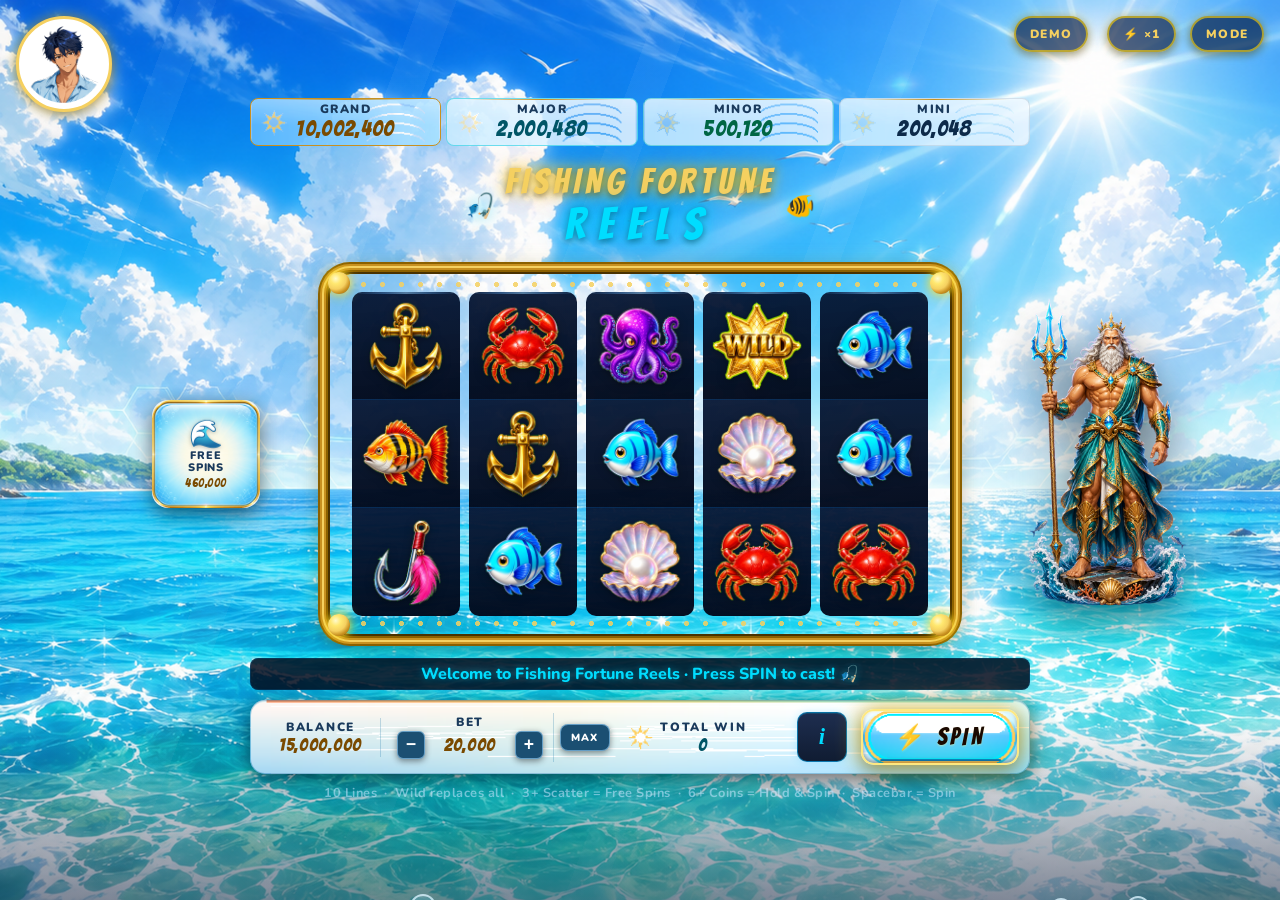
==== commit 32855bcf: "Add Hold & Spin jackpot feature, retune math to ~95% RTP, fix bugs - Hold & Spin: 6+ Bonus Coins loc" ====
--- a/index.html
+++ b/index.html
@@ -60,8 +60,8 @@
       <button class="picker-opt" data-src="assets/profile_2.png" aria-label="Avatar 2"><img src="assets/profile_2.png" draggable="false"></button>
       <button class="picker-opt" data-src="assets/profile_3.png" aria-label="Avatar 3"><img src="assets/profile_3.png" draggable="false"></button>
       <button class="picker-opt" data-src="assets/profile_4.png" aria-label="Avatar 4"><img src="assets/profile_4.png" draggable="false"></button>
-      <button class="picker-opt" data-src="assets/profile_5.png" aria-label="Avatar 4"><img src="assets/profile_5.png" draggable="false"></button>
-      <button class="picker-opt" data-src="assets/profile_6.png" aria-label="Avatar 5"><img src="assets/profile_6.png" draggable="false"></button>
+      <button class="picker-opt" data-src="assets/profile_5.png" aria-label="Avatar 5"><img src="assets/profile_5.png" draggable="false"></button>
+      <button class="picker-opt" data-src="assets/profile_6.png" aria-label="Avatar 6"><img src="assets/profile_6.png" draggable="false"></button>
     </div>
   </div>
 </div>
@@ -125,6 +125,17 @@
     <!-- 5 × 3 reel grid — built by game.js -->
     <div id="reel-grid"></div>
 
+    <!-- Hold & Spin status ribbon (visible only during the feature) -->
+    <div id="hs-panel" aria-live="polite">
+      <div id="hs-title">🪙 HOLD &amp; SPIN</div>
+      <div id="hs-stats">
+        <span class="hs-stat"><span class="hs-k">RESPINS</span><span id="hs-respins"></span></span>
+        <span class="hs-stat"><span class="hs-k">COINS</span><span id="hs-count" class="hs-v">0 / 15</span></span>
+        <span class="hs-stat"><span class="hs-k">PRIZE</span><span id="hs-total" class="hs-v">0</span></span>
+      </div>
+      <div id="hs-next"></div>
+    </div>
+
   </main>
 
   <!-- ── STATUS BAR ── -->
@@ -183,7 +194,7 @@
   </div>
 
   <!-- ── PAYLINE HINT ── -->
-  <div id="payline-hint">10 Lines &nbsp;·&nbsp; Wild replaces all &nbsp;·&nbsp; 3+ Scatter = Free Spins &nbsp;·&nbsp; Spacebar = Spin</div>
+  <div id="payline-hint">10 Lines &nbsp;·&nbsp; Wild replaces all &nbsp;·&nbsp; 3+ Scatter = Free Spins &nbsp;·&nbsp; 6+ Coins = Hold &amp; Spin &nbsp;·&nbsp; Spacebar = Spin</div>
 
 </div><!-- /#app -->
 
@@ -240,7 +251,7 @@
   <button id="buy-fs-btn-mobile">🌊 BUY 10 FREE SPINS — <span class="buy-fs-cost">0</span></button>
 
   <!-- Payline hint -->
-  <p id="mobile-payline-hint">10 Lines &nbsp;·&nbsp; Wild replaces all &nbsp;·&nbsp; 3+ Scatter = Free Spins &nbsp;·&nbsp; Spacebar = Spin</p>
+  <p id="mobile-payline-hint">10 Lines &nbsp;·&nbsp; Wild replaces all &nbsp;·&nbsp; 3+ Scatter = Free Spins &nbsp;·&nbsp; 6+ Coins = Hold &amp; Spin &nbsp;·&nbsp; Spacebar = Spin</p>
 </div>
 
 <!-- ░░░ BUY FREE SPINS — confirmation popup ░░░ -->
@@ -268,6 +279,25 @@
     </div>
     <p class="pt-note">Payouts are multipliers of total bet &nbsp;·&nbsp; Wild substitutes all regular symbols &nbsp;·&nbsp; Scatter pays anywhere</p>
     <div id="paytable-scroll">
+      <div id="pt-features">
+        <h3>FEATURES</h3>
+        <div class="pt-feature">
+          <b>🌊 Free Spins</b>
+          <p>3 / 4 / 5 Lucky Lure Scatters anywhere award 8 / 12 / 15 Free Spins. All wins pay 2×. Scatters can retrigger. You can also buy 10 Free Spins for 23× bet.</p>
+        </div>
+        <div class="pt-feature">
+          <b>🪙 Hold &amp; Spin</b>
+          <p>Land 6 or more Bonus Coins anywhere in the base game. Coins lock in place, everything else clears, and you get 3 respins. Every new coin locks and resets respins to 3. When respins run out, you win every coin's value plus the highest jackpot reached.</p>
+          <table class="pt-jp-table">
+            <tr><th>Coins on grid</th><th>Jackpot</th><th>Seed</th></tr>
+            <tr><td>10</td><td class="jp-mini-t">MINI</td><td>10× bet</td></tr>
+            <tr><td>12</td><td class="jp-minor-t">MINOR</td><td>25× bet</td></tr>
+            <tr><td>14</td><td class="jp-major-t">MAJOR</td><td>100× bet</td></tr>
+            <tr><td>15 (full)</td><td class="jp-grand-t">GRAND</td><td>500× bet</td></tr>
+          </table>
+          <p class="pt-small">Jackpots scale with your bet and grow slowly over time until won.</p>
+        </div>
+      </div>
       <table id="paytable-table">
         <thead>
           <tr><th>Symbol</th><th>Name</th><th>Payouts</th></tr>
@@ -289,27 +319,6 @@
 </div>
 
 <script src="game.js"></script>
-<script>
-  // ── Jackpot ticker — slowly growing values (syncs desktop bar + mobile drawer) ──
-  (function () {
-    const tickers = [
-      { id: 'jp-grand', mobileId: 'mjp-grand', val: 5900000,  rate: 31  },
-      { id: 'jp-major', mobileId: 'mjp-major', val: 1000000,  rate: 9   },
-      { id: 'jp-minor', mobileId: 'mjp-minor', val: 280000,   rate: 3   },
-      { id: 'jp-mini',  mobileId: 'mjp-mini',  val: 50000,    rate: 1   },
-    ];
-    tickers.forEach(t => {
-      const el       = document.getElementById(t.id);
-      const mobileEl = document.getElementById(t.mobileId);
-      setInterval(() => {
-        t.val += t.rate;
-        const str = t.val.toLocaleString();
-        if (el)       el.textContent       = str;
-        if (mobileEl) mobileEl.textContent = str;
-      }, 120);
-    });
-  })();
-</script>
 
 <script>
   // ── Profile pic picker ──
@@ -445,7 +454,7 @@
 
     function toggle() {
       if (typeof CONFIG === 'undefined') return;
-      if (typeof state !== 'undefined' && state.spinning) return; // ignore mid-spin
+      if (typeof state !== 'undefined' && (state.spinning || state.inHoldSpin)) return; // ignore mid-spin / mid-feature
       CONFIG.demoMode = !CONFIG.demoMode;
       render();
       // Neither mode's progress should carry into the other — fresh session each time
@@ -491,21 +500,7 @@
       });
     }
 
-    // Mobile speed toggle — cycles ×1 → ×2 → ×4
-    const mobileSpeedBtn  = document.getElementById('mobile-speed-toggle');
-    const desktopSpeedBtn = document.getElementById('speed-toggle-btn');
-    const speedLabels = ['×1', '×2', '×4'];
-    let speedIdx = 0;
-    if (mobileSpeedBtn) {
-      mobileSpeedBtn.addEventListener('click', () => {
-        speedIdx = (speedIdx + 1) % speedLabels.length;
-        const label = speedLabels[speedIdx];
-        mobileSpeedBtn.textContent  = `⚡ SPEED: ${label}`;
-        if (desktopSpeedBtn) desktopSpeedBtn.textContent = `⚡ ${label}`;
-        // Sync into game.js state if available
-        if (typeof state !== 'undefined') state.speedIndex = speedIdx;
-      });
-    }
+    // Mobile speed toggle is wired in game.js (wireEvents) — single source of truth
   })();
 </script>
 
--- a/style.css
+++ b/style.css
@@ -1671,3 +1671,141 @@
   #app { gap: 2px; padding: 2px 8px; }
   #payline-hint { display: none; }
 }
+
+/* ═══════════════════════════════════════════════════════════════════
+   HOLD & SPIN — Bonus Coin labels, locked/empty cells, status ribbon
+   ═══════════════════════════════════════════════════════════════════ */
+
+/* Coin value label — sits on the coin's lower gold banner */
+.cell .coin-value {
+  position: absolute;
+  left: 50%; top: 68%;
+  transform: translate(-50%, -50%);
+  font-family: 'Bangers', cursive;
+  font-size: calc(var(--cell-size) * 0.2);
+  letter-spacing: 0.04em;
+  color: #fff;
+  -webkit-text-stroke: 1px #5a3200;
+  text-shadow: 0 0 6px rgba(255,200,0,0.9), 0 2px 3px rgba(0,0,0,0.8);
+  pointer-events: none;
+  white-space: nowrap;
+  z-index: 2;
+}
+
+/* Feature cells */
+.cell.hs-empty img { visibility: hidden; }
+.cell.hs-locked {
+  box-shadow: inset 0 0 0 2px rgba(255,210,60,0.85), inset 0 0 22px rgba(255,190,0,0.35);
+}
+.cell.hs-new { animation: hsPop 0.55s cubic-bezier(.3,1.6,.5,1); }
+@keyframes hsPop {
+  0%   { transform: scale(0.4); filter: brightness(2.2); }
+  100% { transform: scale(1);   filter: brightness(1); }
+}
+/* Empty cell "rolling" shimmer while a respin is in progress */
+.cell.hs-rolling::after {
+  content: '';
+  position: absolute; inset: 18%;
+  border-radius: 50%;
+  border: 3px solid rgba(255,215,80,0.15);
+  border-top-color: rgba(255,225,110,0.95);
+  animation: hsRoll 0.5s linear infinite;
+}
+@keyframes hsRoll { to { transform: rotate(360deg); } }
+
+/* Dim the non-feature UI a touch while Hold & Spin runs */
+body.hold-spin-active #game-board {
+  box-shadow:
+    0 0 0 2px  var(--gold-xdk), 0 0 0 4px var(--gold-dk), 0 0 0 6px var(--gold-mid),
+    0 0 0 8px  var(--gold),     0 0 0 10px var(--gold-mid), 0 0 0 12px var(--gold-dk),
+    0 0 46px 6px rgba(255,190,0,0.6), 0 8px 28px rgba(0,0,0,0.55);
+}
+body.hold-spin-active #game-board,
+body.hold-spin-active #spin-btn { cursor: default; }
+
+/* Status ribbon — overlaps the top edge of the reel frame */
+#hs-panel {
+  display: none;
+  position: absolute; z-index: 8;
+  left: 50%; top: 0;
+  transform: translate(-50%, -72%);
+  min-width: 70%;
+  padding: 6px 18px 7px;
+  border-radius: 14px;
+  background: linear-gradient(180deg, #1a5fd0 0%, #0a2e7a 100%);
+  border: 2px solid var(--gold);
+  box-shadow: 0 0 18px rgba(255,200,0,0.55), 0 6px 16px rgba(0,0,0,0.5);
+  text-align: center;
+  pointer-events: none;
+}
+body.hold-spin-active #hs-panel { display: block; animation: hsIn 0.4s ease-out; }
+@keyframes hsIn { from { opacity: 0; transform: translate(-50%, -110%); } }
+
+#hs-title {
+  font-family: 'Bangers', cursive;
+  font-size: clamp(1.1rem, 2.6vw, 1.6rem);
+  letter-spacing: 0.12em;
+  color: var(--gold-bright);
+  text-shadow: 0 0 10px rgba(255,200,0,0.8), 0 2px 3px rgba(0,0,0,0.7);
+  line-height: 1.1;
+}
+#hs-stats {
+  display: flex; justify-content: center; gap: clamp(10px, 3vw, 26px);
+  margin-top: 2px;
+}
+.hs-stat { display: flex; flex-direction: column; align-items: center; }
+.hs-k {
+  font-size: 0.58rem; font-weight: 900; letter-spacing: 0.14em;
+  color: rgba(200,230,255,0.75);
+}
+.hs-v {
+  font-family: 'Bangers', cursive;
+  font-size: clamp(0.95rem, 2vw, 1.2rem);
+  letter-spacing: 0.05em; color: #fff;
+}
+#hs-respins { display: flex; gap: 5px; height: 1.2rem; align-items: center; }
+.hs-dot {
+  width: 11px; height: 11px; border-radius: 50%;
+  background: rgba(255,255,255,0.18);
+  border: 1px solid rgba(255,220,120,0.5);
+}
+.hs-dot.on { background: radial-gradient(circle at 35% 30%, #fff6c0, #ffc400 60%, #b07800); box-shadow: 0 0 6px rgba(255,200,0,0.9); }
+#hs-next {
+  font-size: 0.62rem; font-weight: 800; letter-spacing: 0.1em;
+  color: var(--neon-teal); margin-top: 1px;
+}
+
+/* Jackpot panel flash when won */
+.jp-panel.jp-won, .mjp-row.jp-won { animation: jpWon 0.35s ease-in-out 10 alternate; }
+@keyframes jpWon {
+  from { filter: brightness(1);   transform: scale(1); }
+  to   { filter: brightness(1.8); transform: scale(1.06); box-shadow: 0 0 22px rgba(255,210,0,0.95); }
+}
+
+/* Paytable — features section */
+#pt-features { margin-bottom: 14px; padding-bottom: 10px; border-bottom: 1px solid rgba(0,150,220,0.15); }
+#pt-features h3 {
+  font-size: 0.85rem; font-weight: 800; color: var(--neon-cyan); margin-bottom: 8px;
+  font-family: Arial, sans-serif; text-shadow: 0 0 6px rgba(0,220,255,0.45);
+}
+.pt-feature { margin-bottom: 10px; }
+.pt-feature b { color: var(--gold); font-size: 0.82rem; }
+.pt-feature p { font-size: 0.74rem; color: var(--text-main); line-height: 1.5; margin-top: 3px; font-family: Arial, sans-serif; }
+.pt-feature .pt-small { color: var(--text-dim); font-size: 0.68rem; }
+.pt-jp-table { width: 100%; border-collapse: collapse; margin-top: 6px; font-size: 0.74rem; }
+.pt-jp-table th { text-align: left; color: var(--text-dim); font-size: 0.62rem; letter-spacing: 0.08em; padding: 3px 6px; border-bottom: 1px solid rgba(0,150,220,0.2); }
+.pt-jp-table td { padding: 4px 6px; border-bottom: 1px solid rgba(0,150,220,0.08); }
+.jp-grand-t { color: #ffd040; font-weight: 900; }
+.jp-major-t { color: #ff7a5a; font-weight: 900; }
+.jp-minor-t { color: #4fd8ff; font-weight: 900; }
+.jp-mini-t  { color: #9fe870; font-weight: 900; }
+
+/* Mobile: keep the ribbon compact */
+@media (max-width: 599px) {
+  #hs-panel { min-width: 88%; padding: 4px 10px 5px; transform: translate(-50%, -80%); }
+  .hs-k { font-size: 0.5rem; }
+  #hs-next { font-size: 0.55rem; }
+}
+
+/* Title steps aside for the Hold & Spin ribbon (keeps layout from jumping) */
+body.hold-spin-active #game-title { visibility: hidden; }
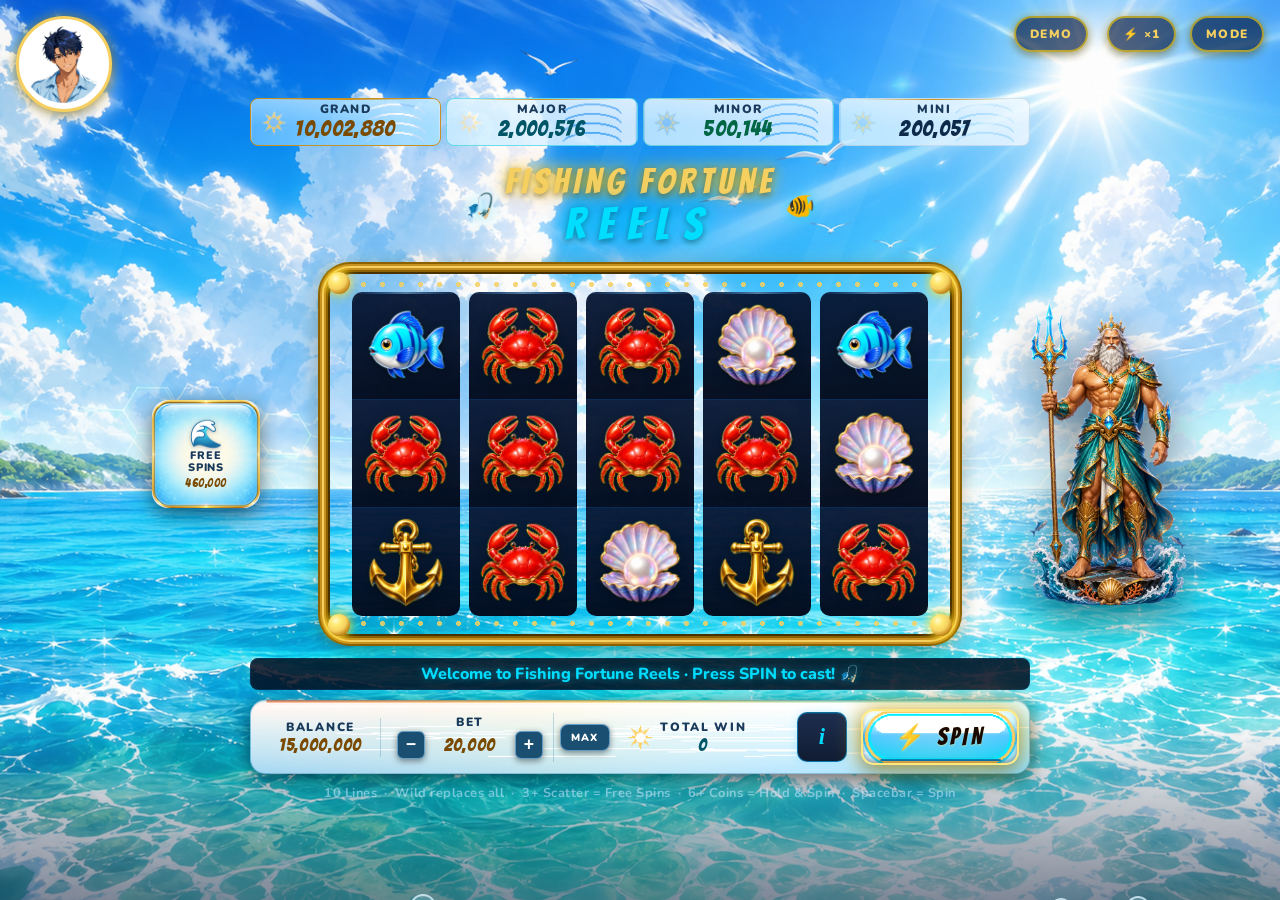
==== commit 064d3b9a: "Use Hold & Spin ribbon art for the feature header" ====
--- a/index.html
+++ b/index.html
@@ -127,13 +127,13 @@
 
     <!-- Hold & Spin status ribbon (visible only during the feature) -->
     <div id="hs-panel" aria-live="polite">
-      <div id="hs-title">🪙 HOLD &amp; SPIN</div>
+      <div id="hs-title"><span>HOLD &amp; SPIN</span></div>
       <div id="hs-stats">
         <span class="hs-stat"><span class="hs-k">RESPINS</span><span id="hs-respins"></span></span>
         <span class="hs-stat"><span class="hs-k">COINS</span><span id="hs-count" class="hs-v">0 / 15</span></span>
         <span class="hs-stat"><span class="hs-k">PRIZE</span><span id="hs-total" class="hs-v">0</span></span>
+        <span class="hs-stat"><span class="hs-k">NEXT</span><span id="hs-next" class="hs-v"></span></span>
       </div>
-      <div id="hs-next"></div>
     </div>
 
   </main>
--- a/style.css
+++ b/style.css
@@ -1809,3 +1809,60 @@
 
 /* Title steps aside for the Hold & Spin ribbon (keeps layout from jumping) */
 body.hold-spin-active #game-title { visibility: hidden; }
+
+/* ── Hold & Spin ribbon art (assets/hold_spin_banner_900.png) ──────────
+   The gold ribbon carries the title; the stats sit in a slim blue strip
+   that overlaps the top edge of the reel frame. */
+#hs-panel {
+  background: none; border: none; box-shadow: none;
+  padding: 0;
+  width: min(560px, 96vw); min-width: 0;
+  transform: translate(-50%, -84%);
+}
+#hs-title {
+  position: relative;
+  width: 100%;
+  aspect-ratio: 1416 / 380;
+  background: url('assets/hold_spin_banner_900.png') center / contain no-repeat;
+  filter: drop-shadow(0 6px 10px rgba(0,0,0,0.45));
+}
+#hs-title span {
+  position: absolute; left: 50%; top: 42%;
+  transform: translate(-50%, -50%);
+  white-space: nowrap;
+  font-family: 'Bangers', cursive;
+  font-size: clamp(1.3rem, 5.2vw, 2.4rem);
+  letter-spacing: 0.1em;
+  color: #0b3a8c;
+  text-shadow: 0 1px 0 #fff6c8, 0 -1px 0 rgba(120,70,0,0.55), 0 0 8px rgba(255,255,220,0.6);
+}
+#hs-stats {
+  width: 74%;
+  margin: -6% auto 0;
+  padding: 4px 12px 5px;
+  border-radius: 12px;
+  background: linear-gradient(180deg, #1a5fd0 0%, #0a2e7a 100%);
+  border: 2px solid var(--gold);
+  box-shadow: 0 0 14px rgba(255,200,0,0.5), 0 4px 10px rgba(0,0,0,0.45);
+  position: relative; z-index: -1;
+  flex-wrap: wrap;
+}
+#hs-next {
+  width: 74%; margin: 3px auto 0;
+  text-shadow: 0 1px 3px rgba(0,0,0,0.9);
+}
+@media (max-width: 599px) {
+  #hs-panel { width: 96vw; transform: translate(-50%, -86%); }
+  #hs-stats { width: 86%; padding: 3px 8px 4px; }
+}
+/* "NEXT" jackpot target lives inside the stats strip */
+#hs-next { width: auto; margin: 0; font-size: clamp(0.8rem, 1.7vw, 1.05rem); font-family: 'Bangers', cursive; letter-spacing: 0.05em; color: var(--neon-teal); text-shadow: none; }
+#hs-panel { width: min(500px, 96vw); transform: translate(-50%, -82%); }
+#hs-stats { width: 80%; }
+@media (max-width: 599px) {
+  #hs-panel { width: 96vw; transform: translate(-50%, -86%); }
+  #hs-stats { width: 90%; gap: 10px; }
+}
+/* Stats strip sits in front of the ribbon ends so no stat gets covered */
+#hs-stats { z-index: 1; margin-top: -2.5%; width: 88%; }
+@media (max-width: 599px) { #hs-stats { width: 96%; } }
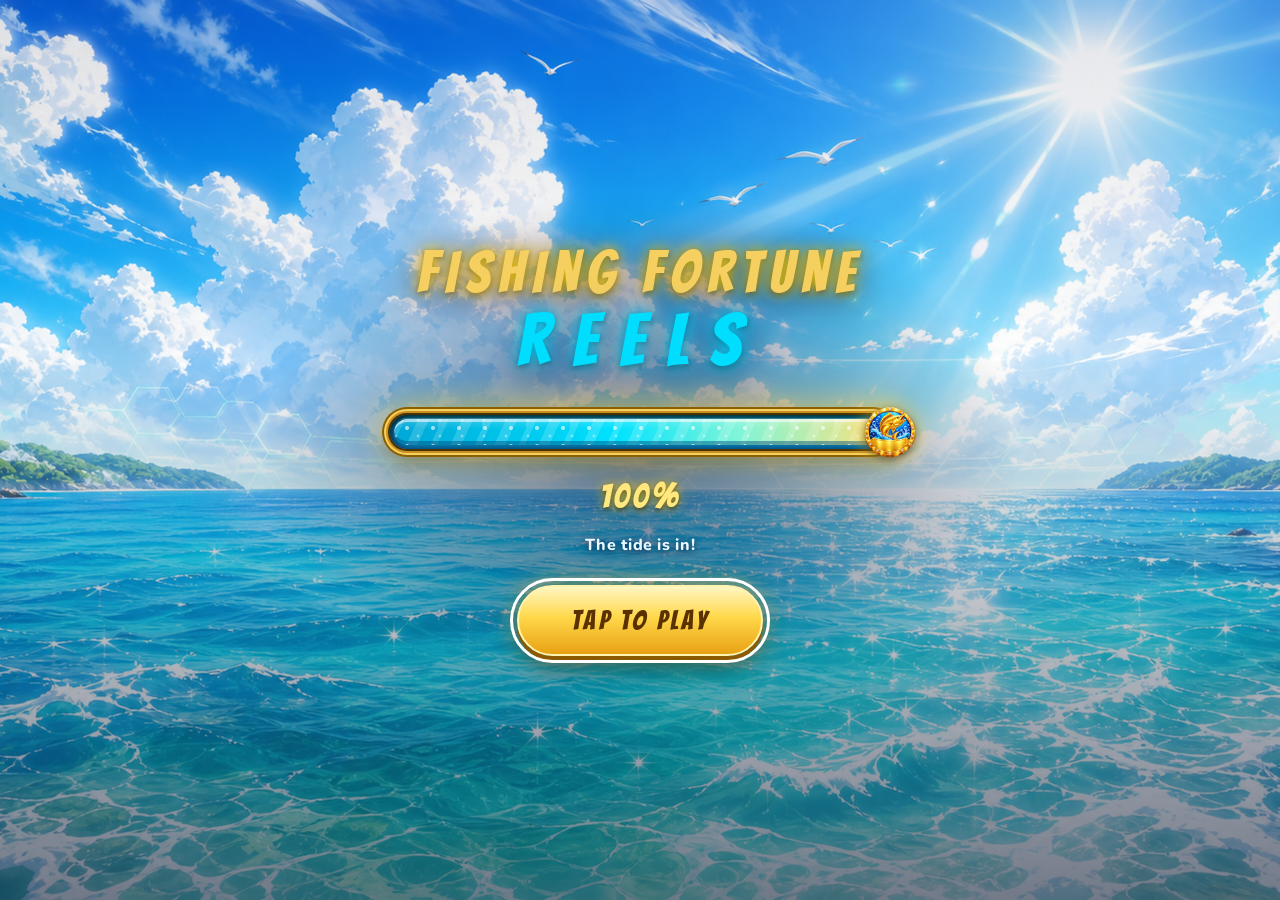
==== commit 65bcd89a: "Add loading screen that preloads and decodes all art and fonts before play" ====
--- a/index.html
+++ b/index.html
@@ -4,9 +4,33 @@
   <meta charset="UTF-8"/>
   <meta name="viewport" content="width=device-width, initial-scale=1.0"/>
   <title>Fishing Fortune Reels</title>
+  <!-- Loading-screen art is fetched first, before everything else -->
+  <link rel="preload" href="assets/background_ocean.png" as="image"/>
+  <link rel="preload" href="assets/bonus_coin_320.png" as="image"/>
   <link rel="stylesheet" href="style.css"/>
 </head>
-<body>
+<body class="is-loading">
+
+<!-- ░░░ LOADING SCREEN — preloads & decodes every image + font before play ░░░ -->
+<div id="loader" role="dialog" aria-modal="true" aria-label="Loading Fishing Fortune Reels">
+  <div id="loader-content">
+    <div id="loader-title">
+      <span class="title-line1">FISHING FORTUNE</span>
+      <span class="title-line2">REELS</span>
+    </div>
+
+    <div id="loadbar" role="progressbar" aria-label="Loading progress" aria-valuemin="0" aria-valuemax="100" aria-valuenow="0">
+      <div id="loadbar-track">
+        <div id="loadbar-fill"></div>
+      </div>
+      <img id="loadbar-coin" src="assets/bonus_coin_320.png" alt="" draggable="false">
+    </div>
+
+    <div id="loader-pct">0%</div>
+    <p id="loader-msg">Baiting the hooks…</p>
+    <button id="loader-start" hidden>TAP TO PLAY</button>
+  </div>
+</div>
 
 <!-- SVG filter: vertical motion blur used on spinning reels -->
 <svg style="display:none;position:absolute" xmlns="http://www.w3.org/2000/svg">
--- a/style.css
+++ b/style.css
@@ -1866,3 +1866,196 @@
 /* Stats strip sits in front of the ribbon ends so no stat gets covered */
 #hs-stats { z-index: 1; margin-top: -2.5%; width: 88%; }
 @media (max-width: 599px) { #hs-stats { width: 96%; } }
+
+/* ═══════════════════════════════════════════════════════════════════
+   LOADING SCREEN
+   Same ocean art + title treatment as the game, with a gold-framed
+   "treasure gauge": glossy sea-to-gold fill, drifting shimmer, rising
+   bubbles, and the Bonus Coin rolling along the leading edge.
+   ═══════════════════════════════════════════════════════════════════ */
+#loader {
+  position: fixed; inset: 0; z-index: 9999;
+  display: grid; place-items: center;
+  padding: max(16px, env(safe-area-inset-top, 0px)) max(16px, env(safe-area-inset-right, 0px))
+           max(16px, env(safe-area-inset-bottom, 0px)) max(16px, env(safe-area-inset-left, 0px));
+  background:
+    linear-gradient(180deg, rgba(4,20,60,0.10) 0%, rgba(4,20,60,0) 40%, rgba(2,14,40,0.55) 100%),
+    url('assets/background_ocean.png') center / cover no-repeat,
+    linear-gradient(180deg, #5baae0 0%, #1d6fb8 55%, #0a3a78 100%);
+  transition: opacity 0.6s ease, visibility 0.6s;
+}
+#loader.closing { opacity: 0; visibility: hidden; }
+#loader [hidden] { display: none !important; }
+
+/* Keep the game's fixed corner buttons from peeking over the loader */
+body.is-loading #demo-toggle-btn, body.is-loading #speed-toggle-btn,
+body.is-loading #frame-toggle-btn, body.is-loading #mobile-menu-btn,
+body.is-loading #profile-widget, body.is-loading #buy-fs-btn-desktop,
+body.is-loading #poseidon-wrap { visibility: hidden; }
+
+#loader-content {
+  display: flex; flex-direction: column; align-items: center;
+  gap: clamp(10px, 2.2vh, 20px);
+  width: min(560px, 100%);
+  text-align: center;
+  animation: loaderRise 0.7s ease-out both;
+}
+@keyframes loaderRise { from { opacity: 0; transform: translateY(14px); } }
+
+#loader-title {
+  display: flex; flex-direction: column; align-items: center;
+  line-height: 1.02;
+  margin-bottom: clamp(6px, 2vh, 18px);
+  filter: drop-shadow(0 6px 14px rgba(0,20,60,0.45));
+}
+#loader-title .title-line1 { font-size: clamp(2rem, 8vw, 3.6rem); }
+#loader-title .title-line2 { font-size: clamp(2.6rem, 10vw, 4.6rem); }
+
+/* ── The gauge ── */
+#loadbar {
+  position: relative;
+  width: min(100%, 500px);
+  height: clamp(26px, 4.2vh, 34px);
+}
+#loadbar-track {
+  position: absolute; inset: 0;
+  border-radius: 999px;
+  padding: 4px;
+  background: linear-gradient(180deg, #031433 0%, #08285e 60%, #0b3577 100%);
+  /* layered gold rim — echoes the reel frame */
+  box-shadow:
+    0 0 0 2px var(--gold-xdk),
+    0 0 0 4px var(--gold-mid),
+    0 0 0 6px var(--gold),
+    0 0 0 8px var(--gold-dk),
+    0 0 22px 6px rgba(255,200,40,0.35),
+    0 10px 20px rgba(0,0,0,0.45),
+    inset 0 3px 6px rgba(0,0,0,0.7);
+  overflow: hidden;
+}
+/* glass reflection on the empty track */
+#loadbar-track::after {
+  content: '';
+  position: absolute; left: 10px; right: 10px; top: 3px; height: 32%;
+  border-radius: 999px;
+  background: linear-gradient(180deg, rgba(255,255,255,0.22), rgba(255,255,255,0));
+  pointer-events: none;
+}
+#loadbar-fill {
+  position: relative;
+  height: 100%; width: 0;
+  min-width: 0;
+  border-radius: 999px;
+  overflow: hidden;
+  background:
+    repeating-linear-gradient(115deg, rgba(255,255,255,0.16) 0 10px, rgba(255,255,255,0) 10px 22px),
+    linear-gradient(90deg, #00a7d6 0%, #00e2ff 45%, #7ff5d8 70%, #ffe27a 100%);
+  background-size: 44px 100%, 100% 100%;
+  box-shadow:
+    inset 0 3px 0 rgba(255,255,255,0.55),
+    inset 0 -4px 0 rgba(0,70,120,0.45),
+    0 0 14px rgba(0,230,255,0.75);
+  animation: lbStripes 0.9s linear infinite;
+}
+@keyframes lbStripes { to { background-position: 44px 0, 0 0; } }
+/* rising bubbles inside the liquid */
+#loadbar-fill::before {
+  content: '';
+  position: absolute; inset: 0;
+  background:
+    radial-gradient(circle, rgba(255,255,255,0.85) 0 1.6px, transparent 2.4px) 0 0 / 26px 18px,
+    radial-gradient(circle, rgba(255,255,255,0.55) 0 1.1px, transparent 1.8px) 13px 9px / 22px 16px;
+  animation: lbBubbles 1.6s linear infinite;
+  opacity: 0.7;
+}
+@keyframes lbBubbles { to { background-position: 0 -18px, 13px -7px; } }
+/* sweeping shine */
+#loadbar-fill::after {
+  content: '';
+  position: absolute; top: 0; bottom: 0; width: 38%;
+  left: -40%;
+  background: linear-gradient(90deg, transparent, rgba(255,255,255,0.65), transparent);
+  transform: skewX(-20deg);
+  animation: lbShine 1.8s ease-in-out infinite;
+}
+@keyframes lbShine { to { left: 120%; } }
+
+/* the Bonus Coin rolls along the leading edge */
+#loadbar-coin {
+  position: absolute; top: 50%; left: 0;
+  width: clamp(46px, 7vh, 58px); height: auto;
+  transform: translate(-50%, -50%);
+  filter: drop-shadow(0 3px 5px rgba(0,0,0,0.5)) drop-shadow(0 0 10px rgba(255,210,60,0.7));
+  pointer-events: none;
+  z-index: 2;
+}
+
+#loader-pct {
+  font-family: 'Bangers', cursive;
+  font-size: clamp(1.5rem, 4vh, 2.1rem);
+  letter-spacing: 0.08em;
+  color: var(--gold-bright);
+  font-variant-numeric: tabular-nums;
+  text-shadow: 0 0 12px rgba(255,200,0,0.85), 0 2px 4px rgba(0,0,0,0.7);
+  margin-top: clamp(4px, 1vh, 10px);
+}
+#loader-msg {
+  min-height: 1.4em;
+  font-weight: 800; font-size: clamp(0.85rem, 2vh, 1rem);
+  letter-spacing: 0.04em;
+  color: #e9f8ff;
+  text-shadow: 0 2px 6px rgba(0,20,60,0.9);
+}
+#loader-msg[data-state="error"] { color: #ffd3c4; }
+
+/* Start / Retry — glossy gold pill, same family as the SPIN button */
+#loader-start {
+  position: relative; overflow: hidden;
+  margin-top: clamp(4px, 1vh, 10px);
+  padding: 0.75em 2.4em;
+  border: 2px solid #fff3b0;
+  border-radius: 999px;
+  font-family: 'Bangers', cursive;
+  font-size: clamp(1.3rem, 3.4vh, 1.7rem);
+  letter-spacing: 0.12em;
+  color: #5a3100;
+  background: linear-gradient(180deg, #fff6c2 0%, #ffd84a 45%, #e9a114 100%);
+  box-shadow: 0 5px 0 #8b5a00, 0 10px 22px rgba(0,0,0,0.45), 0 0 26px rgba(255,210,60,0.65);
+  cursor: pointer;
+  animation: startPulse 1.4s ease-in-out infinite, loaderRise 0.4s ease-out;
+}
+#loader-start:hover  { filter: brightness(1.06); }
+#loader-start:active { transform: translateY(3px); box-shadow: 0 2px 0 #8b5a00, 0 6px 14px rgba(0,0,0,0.45); }
+#loader-start:focus-visible { outline: 3px solid #fff; outline-offset: 4px; }
+#loader-start::after {
+  content: ''; position: absolute; top: 0; bottom: 0; width: 40%; left: -50%;
+  background: linear-gradient(90deg, transparent, rgba(255,255,255,0.8), transparent);
+  transform: skewX(-20deg);
+  animation: lbShine 2.2s ease-in-out infinite;
+}
+@keyframes startPulse { 50% { box-shadow: 0 5px 0 #8b5a00, 0 10px 22px rgba(0,0,0,0.45), 0 0 40px rgba(255,220,90,0.95); } }
+
+/* Gauge celebrates when full */
+#loader.ready #loadbar-track { box-shadow:
+    0 0 0 2px var(--gold-xdk), 0 0 0 4px var(--gold-mid), 0 0 0 6px var(--gold),
+    0 0 0 8px var(--gold-dk), 0 0 34px 10px rgba(255,215,60,0.6),
+    0 10px 20px rgba(0,0,0,0.45), inset 0 3px 6px rgba(0,0,0,0.7); }
+
+@media (prefers-reduced-motion: reduce) {
+  #loadbar-fill, #loadbar-fill::before, #loadbar-fill::after,
+  #loader-start, #loader-start::after, #loader-content { animation: none; }
+}
+/* Loader refinements: keep the rolling coin inside the screen, give the
+   title a soft backdrop so it reads over bright clouds, size the button */
+#loadbar { width: min(calc(100% - 48px), 500px); }
+#loader-content { position: relative; }
+#loader-content::before {
+  content: ''; position: absolute; z-index: -1;
+  inset: -12% -18%;
+  background: radial-gradient(ellipse at 50% 42%, rgba(3,22,62,0.55) 0%, rgba(3,22,62,0.28) 45%, rgba(3,22,62,0) 72%);
+  pointer-events: none;
+}
+#loader-title .title-line1, #loader-title .title-line2 { white-space: nowrap; }
+#loader-start { width: auto; max-width: 100%; align-self: center; }
+#loader-content::before { background: radial-gradient(closest-side, rgba(3,22,62,0.5) 0%, rgba(3,22,62,0.25) 55%, rgba(3,22,62,0) 100%); }
+#loader-start { font-size: clamp(1.15rem, min(3.4vh, 5.6vw), 1.7rem); padding: 0.7em 1.9em; }
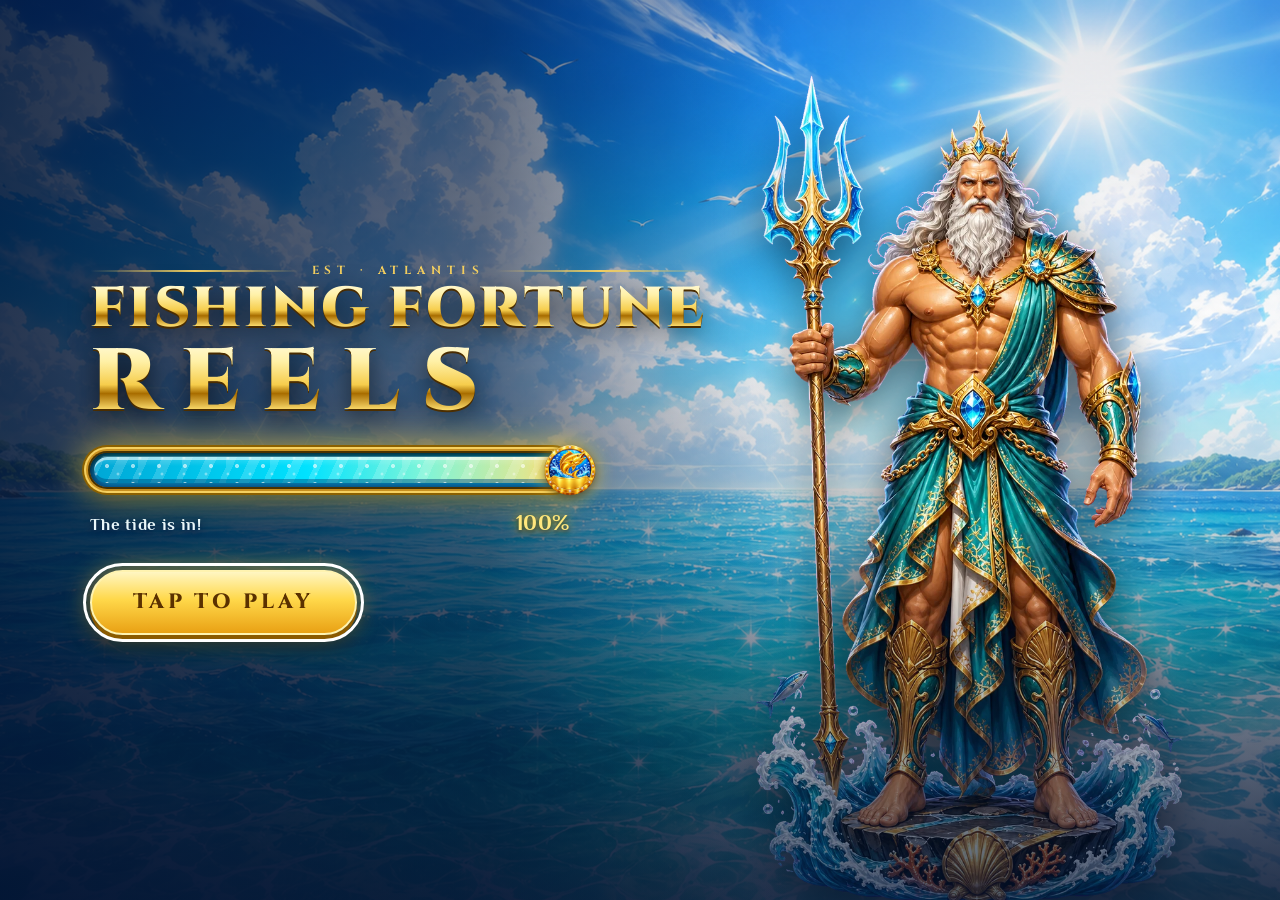
==== commit bfaf5c7d: "Switch to Cinzel + Philosopher and the Olympus-style loading screen layout" ====
--- a/index.html
+++ b/index.html
@@ -7,14 +7,18 @@
   <!-- Loading-screen art is fetched first, before everything else -->
   <link rel="preload" href="assets/background_ocean.png" as="image"/>
   <link rel="preload" href="assets/bonus_coin_320.png" as="image"/>
+  <link rel="preload" href="assets/poseidon_mascot_768.webp" as="image"/>
   <link rel="stylesheet" href="style.css"/>
 </head>
 <body class="is-loading">
 
 <!-- ░░░ LOADING SCREEN — preloads & decodes every image + font before play ░░░ -->
 <div id="loader" role="dialog" aria-modal="true" aria-label="Loading Fishing Fortune Reels">
+  <img id="loader-mascot" src="assets/poseidon_mascot_768.webp" alt="" draggable="false" onload="this.classList.add('in')">
+  <div id="loader-shade"></div>
   <div id="loader-content">
     <div id="loader-title">
+      <span class="loader-rule">EST · ATLANTIS</span>
       <span class="title-line1">FISHING FORTUNE</span>
       <span class="title-line2">REELS</span>
     </div>
@@ -25,9 +29,11 @@
       </div>
       <img id="loadbar-coin" src="assets/bonus_coin_320.png" alt="" draggable="false">
     </div>
-
-    <div id="loader-pct">0%</div>
-    <p id="loader-msg">Baiting the hooks…</p>
+    <div id="loader-meta">
+      <span id="loader-msg">Baiting the hooks…</span>
+      <span id="loader-pct">0%</span>
+    </div>
+
     <button id="loader-start" hidden>TAP TO PLAY</button>
   </div>
 </div>
@@ -92,7 +98,7 @@
 
 <!-- ░░░ POSEIDON MASCOT (floats beside the reel board on wide screens) ░░░ -->
 <div id="poseidon-wrap" aria-hidden="true">
-  <img id="poseidon-mascot" src="assets/poseidon_mascot.png" alt="">
+  <img id="poseidon-mascot" src="assets/poseidon_mascot_768.webp" alt="">
 </div>
 
 <!-- ░░░ BUY FREE SPINS — desktop floating button (left of the reel board) ░░░ -->
--- a/style.css
+++ b/style.css
@@ -2,8 +2,8 @@
    Fishing Fortune Reels — style.css
    ═══════════════════════════════════════════════════════════════════ */
 
-/* Google Fonts — Bangers (display/numbers) + Nunito (labels/UI) */
-@import url('https://fonts.googleapis.com/css2?family=Bangers&family=Nunito:wght@700;800;900&display=swap');
+/* Google Fonts — Cinzel (display: titles, banners, buttons) + Philosopher (body: labels, numbers, messages) */
+@import url('https://fonts.googleapis.com/css2?family=Cinzel:wght@700;800;900&family=Philosopher:wght@400;700&display=swap');
 
 *, *::before, *::after { box-sizing: border-box; margin: 0; padding: 0; }
 
@@ -43,13 +43,17 @@
 
   --cell-size    : clamp(76px, 11.5vw, 108px);
   --radius       : 14px;
+
+  /* Type */
+  --font-display : 'Cinzel', 'Trajan Pro', Georgia, serif;
+  --font-body    : 'Philosopher', 'Segoe UI', system-ui, sans-serif;
 }
 
 /* ─── Base ──────────────────────────────────────────────────────────── */
 html, body {
   width: 100%; height: 100%;
   overflow: hidden;
-  font-family: 'Nunito', 'Segoe UI', system-ui, sans-serif;
+  font-family: var(--font-body);
   background: #5baae0;
   color: var(--text-main);
   user-select: none;
@@ -167,14 +171,14 @@
 .jp-label {
   font-size: clamp(0.6rem, 1.4vw, 0.75rem);
   font-weight: 900;
-  font-family: 'Nunito', sans-serif;
+  font-family: var(--font-body);
   text-transform: uppercase; letter-spacing: 0.12em;
   line-height: 1;
 }
 
 .jp-value {
   font-size: clamp(1rem, 2.6vw, 1.4rem);
-  font-family: 'Bangers', cursive;
+  font-family: var(--font-display);
   letter-spacing: 0.06em;
   line-height: 1.2;
 }
@@ -194,7 +198,7 @@
 }
 .title-line1 {
   font-size: clamp(1.4rem, 3.8vw, 2.2rem);
-  font-family: 'Bangers', cursive;
+  font-family: var(--font-display);
   font-weight: 400; letter-spacing: 0.14em;
   text-transform: uppercase;
   color: var(--gold);
@@ -205,7 +209,7 @@
 }
 .title-line2 {
   font-size: clamp(1.7rem, 4.5vw, 2.8rem);
-  font-family: 'Bangers', cursive;
+  font-family: var(--font-display);
   font-weight: 400; letter-spacing: 0.3em;
   text-transform: uppercase;
   color: var(--neon-cyan);
@@ -326,12 +330,12 @@
 #buy-fs-btn-desktop:disabled { opacity: 0.42; cursor: not-allowed; }
 #buy-fs-btn-desktop .buy-fs-icon { font-size: 1.7rem; line-height: 1; filter: drop-shadow(0 1px 2px rgba(0,0,0,0.25)); }
 #buy-fs-btn-desktop .buy-fs-label {
-  font-family: 'Nunito', sans-serif; font-weight: 900;
+  font-family: var(--font-body); font-weight: 900;
   font-size: 0.68rem; letter-spacing: 0.08em; line-height: 1.15;
   color: #1a3a5c; text-align: center;
 }
 #buy-fs-btn-desktop .buy-fs-cost {
-  font-family: 'Bangers', cursive;
+  font-family: var(--font-display);
   font-size: 0.72rem; letter-spacing: 0.04em;
   color: #7a4a00;
 }
@@ -364,13 +368,13 @@
   animation: panelPop 0.35s cubic-bezier(0.34, 1.56, 0.64, 1) forwards;
 }
 #buy-fs-title {
-  font-family: 'Bangers', cursive;
+  font-family: var(--font-display);
   font-size: 1.5rem; letter-spacing: 0.1em;
   color: #7a4a00;
   margin-bottom: 14px;
 }
 #buy-fs-desc {
-  font-family: 'Nunito', sans-serif;
+  font-family: var(--font-body);
   font-size: 0.85rem; line-height: 1.5;
   color: #1a3a5c;
   margin-bottom: 22px;
@@ -389,12 +393,12 @@
   box-shadow: 0 2px 8px rgba(120,80,0,0.18), inset 0 1px 0 rgba(255,255,255,0.9);
 }
 #buy-fs-price-label {
-  font-family: 'Nunito', sans-serif; font-weight: 900;
+  font-family: var(--font-body); font-weight: 900;
   font-size: 0.72rem; letter-spacing: 0.12em;
   color: #a07830;
 }
 #buy-fs-price-value {
-  font-family: 'Bangers', cursive;
+  font-family: var(--font-display);
   font-size: 1.25rem; color: #7a4a00;
 }
 #buy-fs-actions { display: flex; gap: 14px; }
@@ -402,7 +406,7 @@
   flex: 1;
   padding: 12px 0;
   border-radius: 12px;
-  font-family: 'Nunito', sans-serif; font-weight: 900;
+  font-family: var(--font-body); font-weight: 900;
   font-size: 0.85rem; letter-spacing: 0.1em;
   cursor: pointer; transition: transform 0.12s, box-shadow 0.12s;
 }
@@ -542,7 +546,7 @@
 }
 #status-text {
   font-size: clamp(0.78rem, 1.8vw, 1rem);
-  font-family: 'Nunito', sans-serif;
+  font-family: var(--font-body);
   font-weight: 800;
   color: var(--neon-cyan);
   text-shadow: 0 0 7px rgba(0,220,255,0.45);
@@ -566,13 +570,13 @@
 }
 .fs-label {
   font-size: clamp(0.8rem, 1.8vw, 1rem);
-  font-family: 'Nunito', sans-serif; font-weight: 900;
+  font-family: var(--font-body); font-weight: 900;
   color: var(--neon-cyan);
   text-shadow: 0 0 6px rgba(0,220,255,0.5);
 }
 .fs-count {
   font-size: clamp(1.3rem, 3vw, 1.8rem);
-  font-family: 'Bangers', cursive;
+  font-family: var(--font-display);
   letter-spacing: 0.06em;
   color: var(--gold); text-shadow: 0 0 10px rgba(255,200,0,0.75);
 }
@@ -607,14 +611,14 @@
 
 .bc-label {
   font-size: clamp(0.6rem, 1.3vw, 0.75rem);
-  font-family: 'Nunito', sans-serif;
+  font-family: var(--font-body);
   font-weight: 900; text-transform: uppercase;
   letter-spacing: 0.14em; line-height: 1;
   margin-bottom: 3px;
 }
 .bc-value {
   font-size: clamp(0.85rem, 2vw, 1.15rem);
-  font-family: 'Bangers', cursive;
+  font-family: var(--font-display);
   font-weight: 400; letter-spacing: 0.04em; line-height: 1;
 }
 .bc-value.gold { color: var(--gold); text-shadow: 0 0 8px rgba(255,200,0,0.55); }
@@ -656,7 +660,7 @@
   border-radius: 8px;
   color: #ffffff;
   font-size: 0.65rem; font-weight: 900;
-  font-family: 'Nunito', sans-serif;
+  font-family: var(--font-body);
   letter-spacing: 0.12em;
   padding: 5px 10px;
   cursor: pointer; transition: all 0.12s;
@@ -708,7 +712,7 @@
   border-radius: 13px;
   color: #1a0900;
   font-size: clamp(1.1rem, 2.8vw, 1.5rem);
-  font-family: 'Bangers', cursive;
+  font-family: var(--font-display);
   font-weight: 400; letter-spacing: 0.14em;
   padding: 12px 32px; min-width: 140px;
   cursor: pointer; transition: all 0.13s;
@@ -764,7 +768,7 @@
 /* ─── Payline Hint ─────────────────────────────────────────────────── */
 #payline-hint {
   font-size: clamp(0.65rem, 1.4vw, 0.8rem);
-  font-family: 'Nunito', sans-serif;
+  font-family: var(--font-body);
   font-weight: 700;
   color: rgba(200,230,255,0.55);
   letter-spacing: 0.04em;
@@ -821,7 +825,7 @@
 #paytable-header h2 {
   font-size: 1.1rem; font-weight: 900; letter-spacing: 0.12em;
   color: var(--gold); text-shadow: 0 0 10px rgba(255,200,0,0.55);
-  font-family: Arial, sans-serif;
+  font-family: var(--font-body);
 }
 #paytable-close {
   background: none; border: 1px solid rgba(0,160,210,0.38);
@@ -833,7 +837,7 @@
 .pt-note {
   font-size: 0.72rem; color: var(--text-dim);
   padding: 8px 20px 0; line-height: 1.5;
-  font-family: Arial, sans-serif;
+  font-family: var(--font-body);
 }
 #paytable-scroll { overflow-y: auto; padding: 10px 20px 20px; }
 
@@ -842,7 +846,7 @@
   text-align: left; padding: 6px 8px;
   color: var(--text-dim); font-size: 0.65rem; text-transform: uppercase;
   letter-spacing: 0.1em; border-bottom: 1px solid rgba(0,150,220,0.2);
-  font-family: 'Courier New', monospace;
+  font-family: var(--font-body);
 }
 #paytable-table td {
   padding: 7px 8px;
@@ -860,13 +864,13 @@
 #payline-diagrams h3 {
   font-size: 0.85rem; font-weight: 800;
   color: var(--neon-cyan); margin-bottom: 8px;
-  font-family: Arial, sans-serif;
+  font-family: var(--font-body);
   text-shadow: 0 0 6px rgba(0,220,255,0.45);
 }
 #pl-grid p {
   font-size: 0.73rem; color: var(--text-dim);
   margin-bottom: 4px; line-height: 1.6;
-  font-family: Arial, sans-serif;
+  font-family: var(--font-body);
 }
 
 /* ─── Profile Pic Widget ───────────────────────────────────────────── */
@@ -906,7 +910,7 @@
 }
 #profile-picker.open { display: block; }
 #picker-title {
-  font-family: 'Nunito', sans-serif; font-weight: 900;
+  font-family: var(--font-body); font-weight: 900;
   font-size: 0.7rem; letter-spacing: 0.14em; text-transform: uppercase;
   color: var(--gold); text-align: center; margin-bottom: 10px;
 }
@@ -939,7 +943,7 @@
   background: rgba(0,20,60,0.65);
   color: var(--gold);
   font-size: 0.75rem; font-weight: 900;
-  font-family: 'Nunito', sans-serif;
+  font-family: var(--font-body);
   letter-spacing: 0.1em;
   cursor: pointer;
   display: flex; align-items: center; justify-content: center;
@@ -964,7 +968,7 @@
   background: rgba(0,20,60,0.65);
   color: var(--gold);
   font-size: 0.75rem; font-weight: 900;
-  font-family: 'Nunito', sans-serif;
+  font-family: var(--font-body);
   letter-spacing: 0.1em;
   cursor: pointer;
   display: flex; align-items: center; justify-content: center;
@@ -989,7 +993,7 @@
   background: rgba(0,20,60,0.65);
   color: var(--gold);
   font-size: 0.75rem; font-weight: 900;
-  font-family: 'Nunito', sans-serif;
+  font-family: var(--font-body);
   letter-spacing: 0.1em;
   cursor: pointer;
   display: flex; align-items: center; justify-content: center;
@@ -1173,7 +1177,7 @@
 
 /* ── Tier label ── */
 #win-tier-label {
-  font-family: 'Bangers', cursive;
+  font-family: var(--font-display);
   font-size: clamp(2.8rem, 7vw, 4.8rem);
   font-weight: 400; letter-spacing: 0.22em;
   text-transform: uppercase; line-height: 1;
@@ -1186,7 +1190,7 @@
 
 /* ── Amount counter ── */
 #win-overlay-amount {
-  font-family: 'Bangers', cursive;
+  font-family: var(--font-display);
   font-size: clamp(2.2rem, 5.5vw, 3.6rem);
   font-weight: 400; letter-spacing: 0.08em; line-height: 1;
   color: #ffffff;
@@ -1208,7 +1212,7 @@
   background: linear-gradient(180deg, var(--gold-bright) 0%, var(--gold) 50%, var(--gold-mid) 100%);
   border: 2px solid var(--gold-bright);
   border-radius: 14px; color: #1a0800;
-  font-family: 'Nunito', sans-serif;
+  font-family: var(--font-body);
   font-size: 0.95rem; font-weight: 900; letter-spacing: 0.12em;
   padding: 11px 40px; cursor: pointer; transition: all 0.13s;
   box-shadow: 0 0 20px rgba(255,200,0,0.45), 0 4px 14px rgba(0,0,0,0.5);
@@ -1376,7 +1380,7 @@
 
 #mobile-drawer-title {
   font-size: 0.65rem; font-weight: 900;
-  font-family: 'Nunito', sans-serif;
+  font-family: var(--font-body);
   text-transform: uppercase; letter-spacing: 0.18em;
   color: var(--gold-mid); text-align: center;
   margin-bottom: 14px; margin-top: 4px;
@@ -1401,13 +1405,13 @@
 .mjp-row.mjp-mini   { border: 1px solid rgba(160,180,200,0.35); }
 .mjp-label {
   font-size: 0.58rem; font-weight: 900;
-  font-family: 'Nunito', sans-serif;
+  font-family: var(--font-body);
   text-transform: uppercase; letter-spacing: 0.12em;
   color: var(--gold-mid); line-height: 1;
 }
 .mjp-val {
   font-size: 1.05rem;
-  font-family: 'Bangers', cursive;
+  font-family: var(--font-display);
   letter-spacing: 0.05em;
   color: var(--gold); line-height: 1.3;
 }
@@ -1421,7 +1425,7 @@
   border-radius: 10px;
   color: var(--gold);
   font-size: 0.78rem; font-weight: 900;
-  font-family: 'Nunito', sans-serif;
+  font-family: var(--font-body);
   letter-spacing: 0.08em;
   cursor: pointer; margin-bottom: 12px;
   text-align: center;
@@ -1437,7 +1441,7 @@
   border-radius: 10px;
   color: var(--gold);
   font-size: 0.78rem; font-weight: 900;
-  font-family: 'Nunito', sans-serif;
+  font-family: var(--font-body);
   letter-spacing: 0.08em;
   cursor: pointer; margin-bottom: 12px;
   text-align: center;
@@ -1453,7 +1457,7 @@
   border-radius: 10px;
   color: var(--gold);
   font-size: 0.78rem; font-weight: 900;
-  font-family: 'Nunito', sans-serif;
+  font-family: var(--font-body);
   letter-spacing: 0.08em;
   cursor: pointer; margin-bottom: 12px;
   text-align: center;
@@ -1469,7 +1473,7 @@
   border-radius: 10px;
   color: var(--gold);
   font-size: 0.78rem; font-weight: 900;
-  font-family: 'Nunito', sans-serif;
+  font-family: var(--font-body);
   letter-spacing: 0.06em;
   cursor: pointer; margin-bottom: 12px;
   text-align: center;
@@ -1482,7 +1486,7 @@
 /* Payline hint inside drawer */
 #mobile-payline-hint {
   font-size: 0.68rem;
-  font-family: 'Nunito', sans-serif; font-weight: 700;
+  font-family: var(--font-body); font-weight: 700;
   color: var(--text-dim);
   text-align: center; line-height: 1.65;
 }
@@ -1681,7 +1685,7 @@
   position: absolute;
   left: 50%; top: 68%;
   transform: translate(-50%, -50%);
-  font-family: 'Bangers', cursive;
+  font-family: var(--font-display);
   font-size: calc(var(--cell-size) * 0.2);
   letter-spacing: 0.04em;
   color: #fff;
@@ -1742,7 +1746,7 @@
 @keyframes hsIn { from { opacity: 0; transform: translate(-50%, -110%); } }
 
 #hs-title {
-  font-family: 'Bangers', cursive;
+  font-family: var(--font-display);
   font-size: clamp(1.1rem, 2.6vw, 1.6rem);
   letter-spacing: 0.12em;
   color: var(--gold-bright);
@@ -1759,7 +1763,7 @@
   color: rgba(200,230,255,0.75);
 }
 .hs-v {
-  font-family: 'Bangers', cursive;
+  font-family: var(--font-display);
   font-size: clamp(0.95rem, 2vw, 1.2rem);
   letter-spacing: 0.05em; color: #fff;
 }
@@ -1786,11 +1790,11 @@
 #pt-features { margin-bottom: 14px; padding-bottom: 10px; border-bottom: 1px solid rgba(0,150,220,0.15); }
 #pt-features h3 {
   font-size: 0.85rem; font-weight: 800; color: var(--neon-cyan); margin-bottom: 8px;
-  font-family: Arial, sans-serif; text-shadow: 0 0 6px rgba(0,220,255,0.45);
+  font-family: var(--font-body); text-shadow: 0 0 6px rgba(0,220,255,0.45);
 }
 .pt-feature { margin-bottom: 10px; }
 .pt-feature b { color: var(--gold); font-size: 0.82rem; }
-.pt-feature p { font-size: 0.74rem; color: var(--text-main); line-height: 1.5; margin-top: 3px; font-family: Arial, sans-serif; }
+.pt-feature p { font-size: 0.74rem; color: var(--text-main); line-height: 1.5; margin-top: 3px; font-family: var(--font-body); }
 .pt-feature .pt-small { color: var(--text-dim); font-size: 0.68rem; }
 .pt-jp-table { width: 100%; border-collapse: collapse; margin-top: 6px; font-size: 0.74rem; }
 .pt-jp-table th { text-align: left; color: var(--text-dim); font-size: 0.62rem; letter-spacing: 0.08em; padding: 3px 6px; border-bottom: 1px solid rgba(0,150,220,0.2); }
@@ -1830,7 +1834,7 @@
   position: absolute; left: 50%; top: 42%;
   transform: translate(-50%, -50%);
   white-space: nowrap;
-  font-family: 'Bangers', cursive;
+  font-family: var(--font-display);
   font-size: clamp(1.3rem, 5.2vw, 2.4rem);
   letter-spacing: 0.1em;
   color: #0b3a8c;
@@ -1856,7 +1860,7 @@
   #hs-stats { width: 86%; padding: 3px 8px 4px; }
 }
 /* "NEXT" jackpot target lives inside the stats strip */
-#hs-next { width: auto; margin: 0; font-size: clamp(0.8rem, 1.7vw, 1.05rem); font-family: 'Bangers', cursive; letter-spacing: 0.05em; color: var(--neon-teal); text-shadow: none; }
+#hs-next { width: auto; margin: 0; font-size: clamp(0.8rem, 1.7vw, 1.05rem); font-family: var(--font-display); letter-spacing: 0.05em; color: var(--neon-teal); text-shadow: none; }
 #hs-panel { width: min(500px, 96vw); transform: translate(-50%, -82%); }
 #hs-stats { width: 80%; }
 @media (max-width: 599px) {
@@ -1991,7 +1995,7 @@
 }
 
 #loader-pct {
-  font-family: 'Bangers', cursive;
+  font-family: var(--font-display);
   font-size: clamp(1.5rem, 4vh, 2.1rem);
   letter-spacing: 0.08em;
   color: var(--gold-bright);
@@ -2015,7 +2019,7 @@
   padding: 0.75em 2.4em;
   border: 2px solid #fff3b0;
   border-radius: 999px;
-  font-family: 'Bangers', cursive;
+  font-family: var(--font-display);
   font-size: clamp(1.3rem, 3.4vh, 1.7rem);
   letter-spacing: 0.12em;
   color: #5a3100;
@@ -2059,3 +2063,132 @@
 #loader-start { width: auto; max-width: 100%; align-self: center; }
 #loader-content::before { background: radial-gradient(closest-side, rgba(3,22,62,0.5) 0%, rgba(3,22,62,0.25) 55%, rgba(3,22,62,0) 100%); }
 #loader-start { font-size: clamp(1.15rem, min(3.4vh, 5.6vw), 1.7rem); padding: 0.7em 1.9em; }
+
+
+/* ═══════════════════════════════════════════════════════════════════
+   TYPE SYSTEM — Option B "Olympus Deep"
+   Cinzel (engraved capitals) for titles, banners and buttons;
+   Philosopher for labels, numbers and messages.
+   ═══════════════════════════════════════════════════════════════════ */
+/* Display roles need real weight — Cinzel at 400 is too thin */
+.title-line1, .title-line2, #spin-btn, #buy-fs-title, #win-tier-label,
+#win-overlay-amount, #hs-title, #hs-title span, #loader-start,
+#paytable-header h2, #payline-diagrams h3, #pt-features h3, .max-btn {
+  font-family: var(--font-display); font-weight: 800;
+}
+/* Numbers read best in the body face (wide Cinzel digits crowd the bar) */
+.jp-value, .mjp-val, .bc-value, .buy-fs-cost, #buy-fs-price-value, .fs-count,
+.cell .coin-value, .hs-v, #hs-next, #loader-pct {
+  font-family: var(--font-body); font-weight: 700; letter-spacing: 0.02em;
+}
+
+/* Engraved-gold title, shared by the in-game header and the loading screen */
+.title-line1, .title-line2 {
+  font-weight: 900;
+  background: linear-gradient(180deg, #fffbe0 0%, #fff1a8 25%, #f6cd4c 52%, #a86d00 62%, #f9d86a 80%, #fff2b0 100%);
+  -webkit-background-clip: text; background-clip: text;
+  color: transparent;
+  text-shadow: none;
+  filter: drop-shadow(0 2px 0 #4a2c00) drop-shadow(0 6px 12px rgba(0,0,0,0.55));
+}
+.title-line1 { letter-spacing: 0.04em; }
+.title-line2 { letter-spacing: 0.26em; margin-right: -0.26em; }
+#game-title .title-line1 { font-size: clamp(1.3rem, 3.2vw, 2rem); }
+#game-title .title-line2 { font-size: clamp(1.6rem, 4vw, 2.6rem); }
+#game-title .title-fish { display: none; }
+
+/* Cinzel is wider than the old face — keep big numbers and labels inside their boxes */
+#win-tier-label { letter-spacing: 0.06em; }
+#spin-btn { letter-spacing: 0.08em; }
+.cell .coin-value { font-size: calc(var(--cell-size) * 0.17); -webkit-text-stroke: 0.6px #5a3200; }
+#hs-title span { font-size: clamp(1.1rem, 4.4vw, 2rem); letter-spacing: 0.08em; }
+
+/* ═══════════════════════════════════════════════════════════════════
+   LOADING SCREEN — Option B layout
+   Desktop: title block left-aligned on the left, Poseidon standing right.
+   Phone: everything left-aligned; Poseidon sits lower, behind the title,
+   leaving open sky at the top.
+   ═══════════════════════════════════════════════════════════════════ */
+#loader { display: block; padding: 0; }
+#loader-mascot {
+  position: absolute; z-index: 0;
+  right: 5vw; bottom: -2vh;
+  height: 94vh; width: auto; max-width: 48vw; object-fit: contain; object-position: bottom right;
+  filter: drop-shadow(0 12px 22px rgba(0,0,0,0.55));
+  opacity: 0; transform: translateY(16px);
+  transition: opacity 0.8s ease, transform 0.8s ease;
+  pointer-events: none;
+}
+#loader-mascot.in { opacity: 1; transform: none; }
+#loader-shade {
+  position: absolute; inset: 0; z-index: 1; pointer-events: none;
+  background:
+    linear-gradient(90deg, rgba(2,20,51,0.85) 0%, rgba(2,20,51,0.6) 38%, rgba(2,20,51,0) 62%),
+    linear-gradient(0deg, rgba(2,20,51,0.7) 0%, rgba(2,20,51,0) 40%);
+}
+#loader-content {
+  position: absolute; z-index: 2;
+  inset: 0 auto 0 0;
+  width: min(620px, 52vw);
+  padding: max(24px, env(safe-area-inset-top, 0px)) 0 max(24px, env(safe-area-inset-bottom, 0px)) max(7vw, env(safe-area-inset-left, 0px));
+  display: flex; flex-direction: column; align-items: flex-start; justify-content: center;
+  gap: clamp(14px, 3vh, 26px);
+  text-align: left;
+}
+#loader-content::before { display: none; }
+#loader-title { align-items: flex-start; margin: 0; filter: none; }
+.loader-rule {
+  display: flex; align-items: center; gap: 12px; width: 100%;
+  font-family: var(--font-display); font-weight: 700;
+  font-size: clamp(0.6rem, 1.3vh, 0.8rem); letter-spacing: 0.5em;
+  color: var(--gold); margin-bottom: 4px;
+}
+.loader-rule::before, .loader-rule::after { content: ''; height: 1.5px; flex: 1; background: linear-gradient(90deg, transparent, var(--gold), transparent); }
+#loader-title .title-line1 { font-size: clamp(1.9rem, min(4.4vw, 7vh), 4rem); line-height: 1; }
+#loader-title .title-line2 { font-size: clamp(2.8rem, min(6.8vw, 11vh), 6.2rem); line-height: 1; margin-top: 2px; }
+#loadbar { width: 100%; max-width: 480px; }
+#loader-meta {
+  display: flex; justify-content: space-between; align-items: baseline; gap: 12px;
+  width: 100%; max-width: 480px; margin-top: -4px;
+}
+#loader-meta #loader-msg { min-height: 0; font-family: var(--font-body); font-weight: 700; font-size: clamp(0.85rem, 2vh, 1.05rem); text-align: left; }
+#loader-meta #loader-pct { margin: 0; font-size: clamp(1.1rem, 2.6vh, 1.5rem); }
+#loader-start { align-self: flex-start; font-size: clamp(1rem, 2.6vh, 1.3rem); letter-spacing: 0.18em; padding: 0.8em 2em; }
+
+/* Phone / narrow portrait */
+@media (max-width: 599px), (max-aspect-ratio: 3/4) {
+  #loader-mascot {
+    right: auto; left: 50%; bottom: auto;
+    top: 15vh;                    /* lower — open sky above */
+    height: 56vh; max-width: none;
+    transform: translate(-36%, 16px);
+  }
+  #loader-mascot.in { transform: translate(-36%, 0); }
+  #loader-shade {
+    background:
+      linear-gradient(0deg, rgba(2,20,51,0.92) 0%, rgba(2,20,51,0.7) 30%, rgba(2,20,51,0.15) 55%, rgba(2,20,51,0) 70%);
+  }
+  #loader-content {
+    inset: 0; width: auto;
+    justify-content: flex-end;
+    padding: 0 max(7vw, env(safe-area-inset-right, 0px)) max(9vh, calc(env(safe-area-inset-bottom, 0px) + 32px)) max(7vw, env(safe-area-inset-left, 0px));
+    gap: clamp(12px, 2.4vh, 20px);
+  }
+  #loader-title { width: 100%; margin-bottom: 1vh; }
+  #loader-title .title-line1 { font-size: min(9.4vw, 3rem); }
+  #loader-title .title-line2 { font-size: min(14.5vw, 4.6rem); }
+  #loadbar { width: calc(100% - 24px); max-width: none; }   /* room for the coin at 100% */
+  #loader-meta { max-width: none; width: calc(100% - 24px); }
+  #loader-start { align-self: stretch; margin-right: 24px; text-align: center; }
+}
+/* Phone: keep "FISHING FORTUNE" on one line inside the gutter */
+@media (max-width: 599px), (max-aspect-ratio: 3/4) {
+  #loader-title .title-line1 { font-size: min(7.9vw, 2.9rem); }
+  #loader-title .title-line2 { font-size: min(13.6vw, 4.4rem); }
+}
+/* Coin values: heavier outline so they pop off the gold banner */
+.cell .coin-value {
+  font-size: calc(var(--cell-size) * 0.19);
+  -webkit-text-stroke: 3px #4a2800; paint-order: stroke fill;
+  text-shadow: 0 2px 3px rgba(0,0,0,0.7);
+}
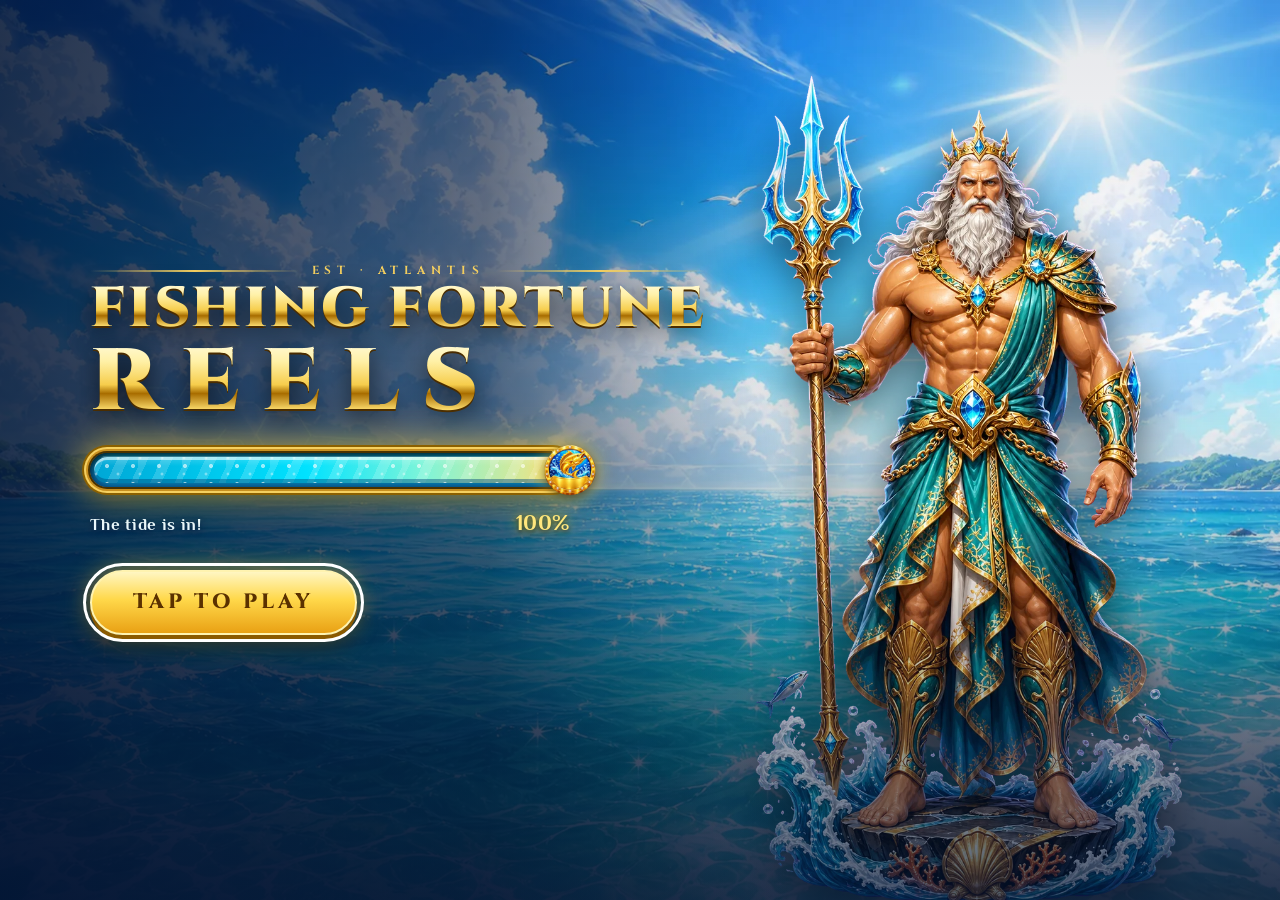
==== commit e5256b8e: "Block spins behind popups, add free-coin refill, Free Spins summary, drawn paylines, tap to stop/ski" ====
--- a/index.html
+++ b/index.html
@@ -5,8 +5,8 @@
   <meta name="viewport" content="width=device-width, initial-scale=1.0"/>
   <title>Fishing Fortune Reels</title>
   <!-- Loading-screen art is fetched first, before everything else -->
-  <link rel="preload" href="assets/background_ocean.png" as="image"/>
-  <link rel="preload" href="assets/bonus_coin_320.png" as="image"/>
+  <link rel="preload" href="assets/background_ocean.webp" as="image"/>
+  <link rel="preload" href="assets/bonus_coin_320.webp" as="image"/>
   <link rel="preload" href="assets/poseidon_mascot_768.webp" as="image"/>
   <link rel="stylesheet" href="style.css"/>
 </head>
@@ -27,7 +27,7 @@
       <div id="loadbar-track">
         <div id="loadbar-fill"></div>
       </div>
-      <img id="loadbar-coin" src="assets/bonus_coin_320.png" alt="" draggable="false">
+      <img id="loadbar-coin" src="assets/bonus_coin_320.webp" alt="" draggable="false">
     </div>
     <div id="loader-meta">
       <span id="loader-msg">Baiting the hooks…</span>
@@ -67,13 +67,13 @@
 </div>
 
 <!-- ░░░ DEMO/REAL MODE TOGGLE (fixed top-right, left of SPEED) ░░░ -->
-<button id="demo-toggle-btn" title="Toggle demo mode (guaranteed early wins) vs real RNG" aria-label="Toggle demo or real spin mode">DEMO</button>
+<button id="demo-toggle-btn" title="Real odds — click for DEMO (scripted showcase wins)" aria-label="Switch between real odds and demo showcase mode">REAL</button>
 
 <!-- ░░░ SPEED TOGGLE (fixed top-right, left of MODE) ░░░ -->
 <button id="speed-toggle-btn" title="Change spin speed" aria-label="Change spin speed">⚡ ×1</button>
 
 <!-- ░░░ FRAME TOGGLE (fixed top-right, desktop only) ░░░ -->
-<button id="frame-toggle-btn" title="Toggle frame style" aria-label="Toggle frame style">MODE</button>
+<button id="frame-toggle-btn" title="Toggle frame style" aria-label="Toggle frame style">FRAME</button>
 
 <!-- ░░░ MOBILE MENU BUTTON (fixed top-right, mobile only) ░░░ -->
 <button id="mobile-menu-btn" aria-label="Open game menu">☰</button>
@@ -81,17 +81,17 @@
 <!-- ░░░ PROFILE PIC WIDGET (fixed top-left, floats over game) ░░░ -->
 <div id="profile-widget">
   <button id="profile-btn" aria-label="Choose profile picture">
-    <img id="profile-img" src="assets/profile_1.png" alt="Profile" draggable="false">
+    <img id="profile-img" src="assets/profile_1.webp" alt="Profile" draggable="false">
   </button>
   <div id="profile-picker" aria-label="Choose avatar" role="dialog">
     <div id="picker-title">Choose Avatar</div>
     <div id="picker-grid">
-      <button class="picker-opt" data-src="assets/profile_1.png" aria-label="Avatar 1"><img src="assets/profile_1.png" draggable="false"></button>
-      <button class="picker-opt" data-src="assets/profile_2.png" aria-label="Avatar 2"><img src="assets/profile_2.png" draggable="false"></button>
-      <button class="picker-opt" data-src="assets/profile_3.png" aria-label="Avatar 3"><img src="assets/profile_3.png" draggable="false"></button>
-      <button class="picker-opt" data-src="assets/profile_4.png" aria-label="Avatar 4"><img src="assets/profile_4.png" draggable="false"></button>
-      <button class="picker-opt" data-src="assets/profile_5.png" aria-label="Avatar 5"><img src="assets/profile_5.png" draggable="false"></button>
-      <button class="picker-opt" data-src="assets/profile_6.png" aria-label="Avatar 6"><img src="assets/profile_6.png" draggable="false"></button>
+      <button class="picker-opt" data-src="assets/profile_1.webp" aria-label="Avatar 1"><img src="assets/profile_1.webp" draggable="false"></button>
+      <button class="picker-opt" data-src="assets/profile_2.webp" aria-label="Avatar 2"><img src="assets/profile_2.webp" draggable="false"></button>
+      <button class="picker-opt" data-src="assets/profile_3.webp" aria-label="Avatar 3"><img src="assets/profile_3.webp" draggable="false"></button>
+      <button class="picker-opt" data-src="assets/profile_4.webp" aria-label="Avatar 4"><img src="assets/profile_4.webp" draggable="false"></button>
+      <button class="picker-opt" data-src="assets/profile_5.webp" aria-label="Avatar 5"><img src="assets/profile_5.webp" draggable="false"></button>
+      <button class="picker-opt" data-src="assets/profile_6.webp" aria-label="Avatar 6"><img src="assets/profile_6.webp" draggable="false"></button>
     </div>
   </div>
 </div>
@@ -154,6 +154,12 @@
 
     <!-- 5 × 3 reel grid — built by game.js -->
     <div id="reel-grid"></div>
+
+    <!-- Winning paylines are drawn here (game.js → showPaylines) -->
+    <svg id="payline-layer" aria-hidden="true"></svg>
+
+    <!-- Shown only in DEMO mode so nobody mistakes scripted wins for real odds -->
+    <div id="demo-badge" aria-live="polite">DEMO · SCRIPTED SHOWCASE WINS</div>
 
     <!-- Hold & Spin status ribbon (visible only during the feature) -->
     <div id="hs-panel" aria-live="polite">
@@ -224,7 +230,7 @@
   </div>
 
   <!-- ── PAYLINE HINT ── -->
-  <div id="payline-hint">10 Lines &nbsp;·&nbsp; Wild replaces all &nbsp;·&nbsp; 3+ Scatter = Free Spins &nbsp;·&nbsp; 6+ Coins = Hold &amp; Spin &nbsp;·&nbsp; Spacebar = Spin</div>
+  <div id="payline-hint">10 Lines &nbsp;·&nbsp; Wild replaces all &nbsp;·&nbsp; 3+ Scatter = Free Spins &nbsp;·&nbsp; 6+ Coins = Hold &amp; Spin &nbsp;·&nbsp; Space = Spin / Stop</div>
 
 </div><!-- /#app -->
 
@@ -269,19 +275,45 @@
   </div>
 
   <!-- Frame mode toggle (mirrors the desktop MODE button) -->
-  <button id="mobile-frame-toggle">⬡ MODE: GOLD FRAME</button>
+  <button id="mobile-frame-toggle">⬡ FRAME: GOLD</button>
 
   <!-- Speed toggle (mirrors the desktop ⚡ button) -->
   <button id="mobile-speed-toggle">⚡ SPEED: ×1</button>
 
   <!-- Demo/Real toggle (mirrors the desktop DEMO/REAL button) -->
-  <button id="mobile-demo-toggle">🎲 SPINS: DEMO</button>
+  <button id="mobile-demo-toggle">🎲 ODDS: REAL</button>
 
   <!-- Buy Free Spins (mirrors the desktop floating button) -->
   <button id="buy-fs-btn-mobile">🌊 BUY 10 FREE SPINS — <span class="buy-fs-cost">0</span></button>
 
   <!-- Payline hint -->
-  <p id="mobile-payline-hint">10 Lines &nbsp;·&nbsp; Wild replaces all &nbsp;·&nbsp; 3+ Scatter = Free Spins &nbsp;·&nbsp; 6+ Coins = Hold &amp; Spin &nbsp;·&nbsp; Spacebar = Spin</p>
+  <p id="mobile-payline-hint">10 Lines &nbsp;·&nbsp; Wild replaces all &nbsp;·&nbsp; 3+ Scatter = Free Spins &nbsp;·&nbsp; 6+ Coins = Hold &amp; Spin &nbsp;·&nbsp; Space = Spin / Stop</p>
+</div>
+
+<!-- ░░░ FREE SPINS SUMMARY ░░░ -->
+<div id="fs-summary-modal" class="info-modal" role="dialog" aria-modal="true" aria-labelledby="fs-sum-title">
+  <div class="info-panel">
+    <div class="info-title" id="fs-sum-title">FREE SPINS COMPLETE</div>
+    <p class="info-desc">You played <b id="fs-sum-spins">0</b> Free Spins with every win paying <b id="fs-sum-mult">2×</b>.</p>
+    <div class="info-amount">
+      <span class="info-amount-label">TOTAL WON</span>
+      <span class="info-amount-value" id="fs-sum-total">0</span>
+    </div>
+    <button class="info-btn" id="fs-sum-collect">COLLECT</button>
+  </div>
+</div>
+
+<!-- ░░░ OUT OF COINS — free refill ░░░ -->
+<div id="refill-modal" class="info-modal" role="dialog" aria-modal="true" aria-labelledby="refill-title">
+  <div class="info-panel">
+    <div class="info-title" id="refill-title">OUT OF COINS</div>
+    <p class="info-desc">The tide went out on your balance. Here's a fresh catch so you can keep playing.</p>
+    <div class="info-amount">
+      <span class="info-amount-label">FREE COINS</span>
+      <span class="info-amount-value" id="refill-amount">5,000,000</span>
+    </div>
+    <button class="info-btn" id="refill-collect">COLLECT FREE COINS</button>
+  </div>
 </div>
 
 <!-- ░░░ BUY FREE SPINS — confirmation popup ░░░ -->
@@ -362,9 +394,15 @@
       e.stopPropagation();
       picker.classList.toggle('open');
     });
+    // Restore the saved avatar
+    const saved = typeof SAVED !== 'undefined' ? SAVED.avatar : null;
+    opts.forEach(opt => {
+      if (saved && opt.dataset.src === saved) { img.src = saved; opt.classList.add('selected'); }
+    });
     opts.forEach(opt => {
       opt.addEventListener('click', () => {
         img.src = opt.dataset.src;
+        if (typeof writeSave === 'function') writeSave({ avatar: opt.dataset.src });
         // Highlight selected
         opts.forEach(o => o.classList.remove('selected'));
         opt.classList.add('selected');
@@ -388,22 +426,26 @@
     const GAP = 70; // gap between the board's gold frame and the mascot
 
     function place() {
+      // Keep it laid out (display:block) so its width can always be measured;
+      // hiding with display:none made the width read 0 and the check flip-flop.
+      wrap.style.display = 'block';
       const rect       = board.getBoundingClientRect();
       const wrapWidth  = wrap.offsetWidth;
       const spaceRight = window.innerWidth - rect.right;
 
       // Not enough room beside the board (tablet/mobile) — hide it
       if (spaceRight < wrapWidth + GAP + 20) {
-        wrap.style.display = 'none';
+        wrap.style.visibility = 'hidden';
         return;
       }
-      wrap.style.display   = 'block';
+      wrap.style.visibility = 'visible';
       wrap.style.left      = (rect.right + GAP) + 'px';
       wrap.style.top       = (rect.top + rect.height / 2) + 'px';
       wrap.style.transform = 'translateY(-50%)';
     }
 
     window.addEventListener('resize', place);
+    window.addEventListener('scroll', place, { passive: true });   // stay beside the board while scrolling
     window.addEventListener('load', place);
     place();
     // Re-check periodically in case the board size changes (e.g. free spins banner)
@@ -419,6 +461,7 @@
     const GAP = 70; // matches the gap used on the mascot's side for visual balance
 
     function place() {
+      btn.style.display = 'flex';   // same fix as the mascot: always measurable
       const rect      = board.getBoundingClientRect();
       const btnWidth  = btn.offsetWidth;
       const spaceLeft = rect.left;
@@ -426,16 +469,17 @@
       // Not enough room beside the board (tablet/mobile) — hide it;
       // the drawer button covers this case instead.
       if (spaceLeft < btnWidth + GAP + 20) {
-        btn.style.display = 'none';
+        btn.style.visibility = 'hidden';
         return;
       }
-      btn.style.display   = 'flex';
+      btn.style.visibility = 'visible';
       btn.style.left      = (rect.left - GAP - btnWidth) + 'px';
       btn.style.top       = (rect.top + rect.height / 2) + 'px';
       btn.style.transform = 'translateY(-50%)';
     }
 
     window.addEventListener('resize', place);
+    window.addEventListener('scroll', place, { passive: true });   // stay beside the board while scrolling
     window.addEventListener('load', place);
     place();
     setInterval(place, 500);
@@ -454,12 +498,20 @@
     const btn   = document.getElementById('frame-toggle-btn');
     const board = document.getElementById('game-board');
     if (!btn || !board) return;
+    // Restore the saved frame style
+    if (typeof SAVED !== 'undefined' && SAVED.frameOff) {
+      board.classList.add('frame-off');
+      btn.title = 'Switch to gold frame';
+      const mt = document.getElementById('mobile-frame-toggle');
+      if (mt) mt.textContent = '⬡ FRAME: CLEAR';
+    }
     btn.addEventListener('click', () => {
       const off = board.classList.toggle('frame-off');
+      if (typeof writeSave === 'function') writeSave({ frameOff: off });
       btn.title = off ? 'Switch to gold frame' : 'Switch to transparent';
       // Sync label in mobile drawer
       const mobileToggle = document.getElementById('mobile-frame-toggle');
-      if (mobileToggle) mobileToggle.textContent = off ? '⬡ MODE: TRANSPARENT' : '⬡ MODE: GOLD FRAME';
+      if (mobileToggle) mobileToggle.textContent = off ? '⬡ FRAME: CLEAR' : '⬡ FRAME: GOLD';
     });
   })();
 
@@ -473,13 +525,15 @@
       const isDemo = typeof CONFIG !== 'undefined' ? CONFIG.demoMode : true;
       if (desktopBtn) {
         desktopBtn.textContent = isDemo ? 'DEMO' : 'REAL';
+        desktopBtn.classList.toggle('is-demo', isDemo);
         desktopBtn.title = isDemo
-          ? 'Demo mode: early spins are boosted/guaranteed — click for real RNG'
-          : 'Real mode: pure weighted RNG — click for demo mode';
+          ? 'DEMO: a fixed script of showcase wins (big wins, Free Spins, Hold & Spin) — click for real odds'
+          : 'Real odds (~95% RTP) — click for DEMO: scripted showcase wins';
       }
       if (mobileBtn) {
-        mobileBtn.textContent = isDemo ? '🎲 SPINS: DEMO' : '🎲 SPINS: REAL';
+        mobileBtn.textContent = isDemo ? '🎲 ODDS: DEMO (SCRIPTED)' : '🎲 ODDS: REAL';
       }
+      document.body.classList.toggle('demo-on', isDemo);
     }
 
     function toggle() {
@@ -525,7 +579,8 @@
     if (mobileToggle && board) {
       mobileToggle.addEventListener('click', () => {
         const off = board.classList.toggle('frame-off');
-        mobileToggle.textContent = off ? '⬡ MODE: TRANSPARENT' : '⬡ MODE: GOLD FRAME';
+        if (typeof writeSave === 'function') writeSave({ frameOff: off });
+        mobileToggle.textContent = off ? '⬡ FRAME: CLEAR' : '⬡ FRAME: GOLD';
         if (desktopBtn) desktopBtn.title = off ? 'Switch to gold frame' : 'Switch to transparent';
       });
     }
--- a/style.css
+++ b/style.css
@@ -64,7 +64,7 @@
 #ocean-bg {
   position: fixed; inset: 0; z-index: 0;
   /* Uses Codex-generated background when present; CSS gradient is the fallback */
-  background-image: url('assets/background_ocean.png');
+  background-image: url('assets/background_ocean.webp');
   background-size: cover;
   background-position: center top;
   background-repeat: no-repeat;
@@ -317,7 +317,7 @@
   gap: 2px;
   border-radius: 16px;
   border: none;
-  background-image: url('assets/buy_fs_button_bg.png');
+  background-image: url('assets/buy_fs_button_bg.webp');
   background-size: cover; background-position: center;
   box-shadow: 0 6px 20px rgba(0,0,0,0.55);
   cursor: pointer;
@@ -357,7 +357,7 @@
 #buy-fs-modal.open { display: flex; }
 #buy-fs-panel {
   width: 100%; max-width: 360px;
-  background-image: url('assets/buy_fs_popup_bg.png');
+  background-image: url('assets/buy_fs_popup_bg.webp');
   background-size: 100% 100%;
   border: none;
   border-radius: 18px;
@@ -749,7 +749,7 @@
 
 /* Free-spin mode — cyan SPIN button */
 #spin-btn.free-spin-mode {
-  background-image: url('assets/free_spin_button_normal.png') !important;
+  background-image: url('assets/free_spin_button_normal.webp') !important;
   background-size: cover !important; background-position: center !important;
   border-color: var(--neon-cyan);
   color: #001825;
@@ -760,7 +760,7 @@
     inset 0 1px 0 rgba(200,250,255,0.5);
 }
 #spin-btn.free-spin-mode:hover:not(:disabled) {
-  background-image: url('assets/free_spin_button_hover.png') !important;
+  background-image: url('assets/free_spin_button_hover.webp') !important;
   background-size: cover !important; background-position: center !important;
   box-shadow: 0 0 42px rgba(0,230,255,0.82), 0 6px 22px rgba(0,0,0,0.38);
 }
@@ -1101,7 +1101,7 @@
 
 /* ── BIG WIN tier — koi fish banner ── */
 #win-overlay.tier-big #win-overlay-panel {
-  background: url('assets/banner_big_win.png') center / cover no-repeat;
+  background: url('assets/banner_big_win.webp') center / cover no-repeat;
   box-shadow:
     0 0 0 2px rgba(255,190,0,0.6),
     0 0 0 4px rgba(180,120,0,0.4),
@@ -1124,7 +1124,7 @@
 
 /* ── MEGA WIN tier — clam/pearl banner ── */
 #win-overlay.tier-mega #win-overlay-panel {
-  background: url('assets/banner_mega_win.png') center / cover no-repeat;
+  background: url('assets/banner_mega_win.webp') center / cover no-repeat;
   box-shadow:
     0 0 0 2px rgba(0,200,255,0.7),
     0 0 0 4px rgba(0,120,200,0.4),
@@ -1147,7 +1147,7 @@
 
 /* ── MASSIVE WIN tier — marlin/swordfish banner ── */
 #win-overlay.tier-massive #win-overlay-panel {
-  background: url('assets/banner_massive_win.png') center / cover no-repeat;
+  background: url('assets/banner_massive_win.webp') center / cover no-repeat;
   box-shadow:
     0 0 0 2px rgba(255,80,0,0.8),
     0 0 0 4px rgba(200,0,0,0.5),
@@ -1240,7 +1240,7 @@
 
 /* ─── Bottom bar — image background with dark text ─────────────────── */
 #bottom-bar {
-  background-image: url('assets/bottom_bar_bg.png');
+  background-image: url('assets/bottom_bar_bg.webp');
   background-size: cover; background-position: center;
 }
 /* Labels and values need to be dark to read on the lighter bar */
@@ -1814,7 +1814,7 @@
 /* Title steps aside for the Hold & Spin ribbon (keeps layout from jumping) */
 body.hold-spin-active #game-title { visibility: hidden; }
 
-/* ── Hold & Spin ribbon art (assets/hold_spin_banner_900.png) ──────────
+/* ── Hold & Spin ribbon art (assets/hold_spin_banner_900.webp) ──────────
    The gold ribbon carries the title; the stats sit in a slim blue strip
    that overlaps the top edge of the reel frame. */
 #hs-panel {
@@ -1827,7 +1827,7 @@
   position: relative;
   width: 100%;
   aspect-ratio: 1416 / 380;
-  background: url('assets/hold_spin_banner_900.png') center / contain no-repeat;
+  background: url('assets/hold_spin_banner_900.webp') center / contain no-repeat;
   filter: drop-shadow(0 6px 10px rgba(0,0,0,0.45));
 }
 #hs-title span {
@@ -1884,7 +1884,7 @@
            max(16px, env(safe-area-inset-bottom, 0px)) max(16px, env(safe-area-inset-left, 0px));
   background:
     linear-gradient(180deg, rgba(4,20,60,0.10) 0%, rgba(4,20,60,0) 40%, rgba(2,14,40,0.55) 100%),
-    url('assets/background_ocean.png') center / cover no-repeat,
+    url('assets/background_ocean.webp') center / cover no-repeat,
     linear-gradient(180deg, #5baae0 0%, #1d6fb8 55%, #0a3a78 100%);
   transition: opacity 0.6s ease, visibility 0.6s;
 }
@@ -1895,7 +1895,7 @@
 body.is-loading #demo-toggle-btn, body.is-loading #speed-toggle-btn,
 body.is-loading #frame-toggle-btn, body.is-loading #mobile-menu-btn,
 body.is-loading #profile-widget, body.is-loading #buy-fs-btn-desktop,
-body.is-loading #poseidon-wrap { visibility: hidden; }
+body.is-loading #poseidon-wrap { visibility: hidden !important; }
 
 #loader-content {
   display: flex; flex-direction: column; align-items: center;
@@ -2192,3 +2192,124 @@
   -webkit-text-stroke: 3px #4a2800; paint-order: stroke fill;
   text-shadow: 0 2px 3px rgba(0,0,0,0.7);
 }
+
+/* ═══════════════════════════════════════════════════════════════════
+   SCROLLING — the page used to be locked (overflow:hidden), so when
+   something made the game taller than the window (e.g. the Free Spins
+   banner on a short laptop screen) the bottom bar was cut off with no
+   way to reach it. Now the page scrolls vertically whenever it's taller
+   than the window, at every screen size; horizontal scroll stays off.
+   ═══════════════════════════════════════════════════════════════════ */
+html {
+  height: auto; min-height: 100%;
+  overflow-x: hidden; overflow-y: auto;
+}
+body {
+  height: auto; min-height: 100%;
+  overflow-x: hidden; overflow-y: visible;
+}
+/* The loading screen and open dialogs still lock the page behind them */
+html:has(body.is-loading), html:has(body.paytable-open), html:has(body.buyfs-open),
+body.is-loading, body.paytable-open, body.buyfs-open { overflow: hidden; }
+
+/* ═══════════════════════════════════════════════════════════════════
+   WINNING PAYLINES (SVG over the reels)
+   ═══════════════════════════════════════════════════════════════════ */
+#payline-layer {
+  position: absolute; inset: 0; width: 100%; height: 100%;
+  z-index: 6; pointer-events: none; overflow: visible;
+}
+#payline-layer .pl-line { opacity: 0; transition: opacity 0.25s ease; }
+#payline-layer .pl-line.on { opacity: 1; }
+#payline-layer polyline { fill: none; stroke-linecap: round; stroke-linejoin: round; }
+#payline-layer .pl-glow { stroke-width: 12; opacity: 0.35; filter: blur(3px); }
+#payline-layer .pl-core { stroke-width: 4.5; filter: drop-shadow(0 0 4px rgba(0,0,0,0.6)); }
+#payline-layer .pl-dot  { stroke: #fff; stroke-width: 2; }
+#payline-layer .pl-num  { font-family: var(--font-display); font-weight: 900; font-size: 13px; fill: #fff; text-anchor: middle; }
+#payline-layer .pl-amt  {
+  font-family: var(--font-body); font-weight: 700; font-size: 18px; fill: #fff6c8; text-anchor: middle;
+  paint-order: stroke fill; stroke: #3a2200; stroke-width: 4px; stroke-linejoin: round;
+}
+#payline-layer .pl-line.no-amt .pl-amt { opacity: 0; }
+
+/* ═══════════════════════════════════════════════════════════════════
+   STOP state of the SPIN button (tap again to stop the reels)
+   ═══════════════════════════════════════════════════════════════════ */
+#spin-btn.is-stop { filter: saturate(0.85) brightness(1.04); letter-spacing: 0.12em; }
+
+/* ═══════════════════════════════════════════════════════════════════
+   DEMO badge + toggle state
+   ═══════════════════════════════════════════════════════════════════ */
+#demo-badge {
+  display: none;
+  position: absolute; z-index: 7; left: 50%; bottom: 0;
+  transform: translate(-50%, 60%);
+  padding: 3px 12px;
+  border-radius: 999px;
+  background: linear-gradient(180deg, #ff9a3c, #e0560f);
+  border: 1.5px solid #ffe2b0;
+  color: #fff; white-space: nowrap;
+  font-family: var(--font-body); font-weight: 700; font-size: 0.66rem; letter-spacing: 0.12em;
+  box-shadow: 0 3px 8px rgba(0,0,0,0.4);
+  pointer-events: none;
+}
+body.demo-on #demo-badge { display: block; }
+body.hold-spin-active #demo-badge { display: none; }
+#demo-toggle-btn.is-demo { background: linear-gradient(180deg, #ff9a3c, #d9540f); color: #fff; border-color: #ffe2b0; }
+
+/* ═══════════════════════════════════════════════════════════════════
+   INFO POPUPS — Free Spins summary, out-of-coins refill
+   (same parchment art + gold button language as the Buy Free Spins popup)
+   ═══════════════════════════════════════════════════════════════════ */
+.info-modal {
+  display: none; position: fixed; inset: 0; z-index: 320;
+  background: rgba(0,15,35,0.84);
+  align-items: center; justify-content: center;
+  padding: 16px; backdrop-filter: blur(5px);
+}
+.info-modal.open { display: flex; }
+.info-panel {
+  width: 100%; max-width: 360px;
+  background: url('assets/buy_fs_popup_bg.webp') center / 100% 100% no-repeat;
+  border-radius: 18px;
+  padding: 56px 44px 42px;
+  display: flex; flex-direction: column; align-items: stretch; gap: 16px;
+  text-align: center;
+  box-shadow: 0 8px 40px rgba(0,0,0,0.6);
+  animation: panelPop 0.35s cubic-bezier(0.34, 1.56, 0.64, 1) both;
+}
+.info-title {
+  font-family: var(--font-display); font-weight: 900;
+  font-size: 1.35rem; letter-spacing: 0.08em; color: #7a4a00; line-height: 1.15;
+}
+.info-desc { font-family: var(--font-body); font-size: 0.9rem; line-height: 1.5; color: #1a3a5c; margin: 0; }
+.info-desc b { color: #7a4a00; }
+.info-amount {
+  display: flex; flex-direction: column; align-items: center; gap: 2px;
+  background: linear-gradient(180deg, #fffef6 0%, #fff2ce 100%);
+  border: 2px solid var(--gold); border-radius: 12px;
+  padding: 10px 16px;
+  box-shadow: 0 2px 8px rgba(120,80,0,0.18), inset 0 1px 0 rgba(255,255,255,0.9);
+}
+.info-amount-label { font-family: var(--font-body); font-weight: 700; font-size: 0.7rem; letter-spacing: 0.14em; color: #a07830; }
+.info-amount-value { font-family: var(--font-display); font-weight: 900; font-size: 1.7rem; color: #7a4a00; font-variant-numeric: tabular-nums; }
+.info-btn {
+  position: relative; overflow: hidden;
+  padding: 13px 0; border-radius: 12px; cursor: pointer;
+  font-family: var(--font-display); font-weight: 800; font-size: 0.9rem; letter-spacing: 0.12em;
+  background: linear-gradient(180deg, var(--gold-bright) 0%, var(--gold) 35%, var(--gold-mid) 68%, var(--gold-dk) 100%);
+  border: 2px solid var(--gold-bright); color: #1a0800;
+  box-shadow: 0 0 18px rgba(255,200,0,0.5), 0 4px 12px rgba(0,0,0,0.3), inset 0 1px 0 rgba(255,255,255,0.6);
+}
+.info-btn:hover { transform: translateY(-1px); }
+.info-btn:active { transform: scale(0.97); }
+.info-btn:focus-visible { outline: 3px solid #fff; outline-offset: 3px; }
+
+/* Hide the floating corner buttons and lock scrolling behind info popups */
+body.info-open #profile-widget, body.info-open #frame-toggle-btn,
+body.info-open #speed-toggle-btn, body.info-open #demo-toggle-btn,
+body.info-open #mobile-menu-btn { display: none; }
+html:has(body.info-open), body.info-open { overflow: hidden; }
+/* Scale payline labels with the reel cell size (phones get smaller tags) */
+#payline-layer .pl-amt { font-size: calc(var(--cell-size) * 0.17); }
+#payline-layer .pl-num { font-size: calc(var(--cell-size) * 0.12); }
